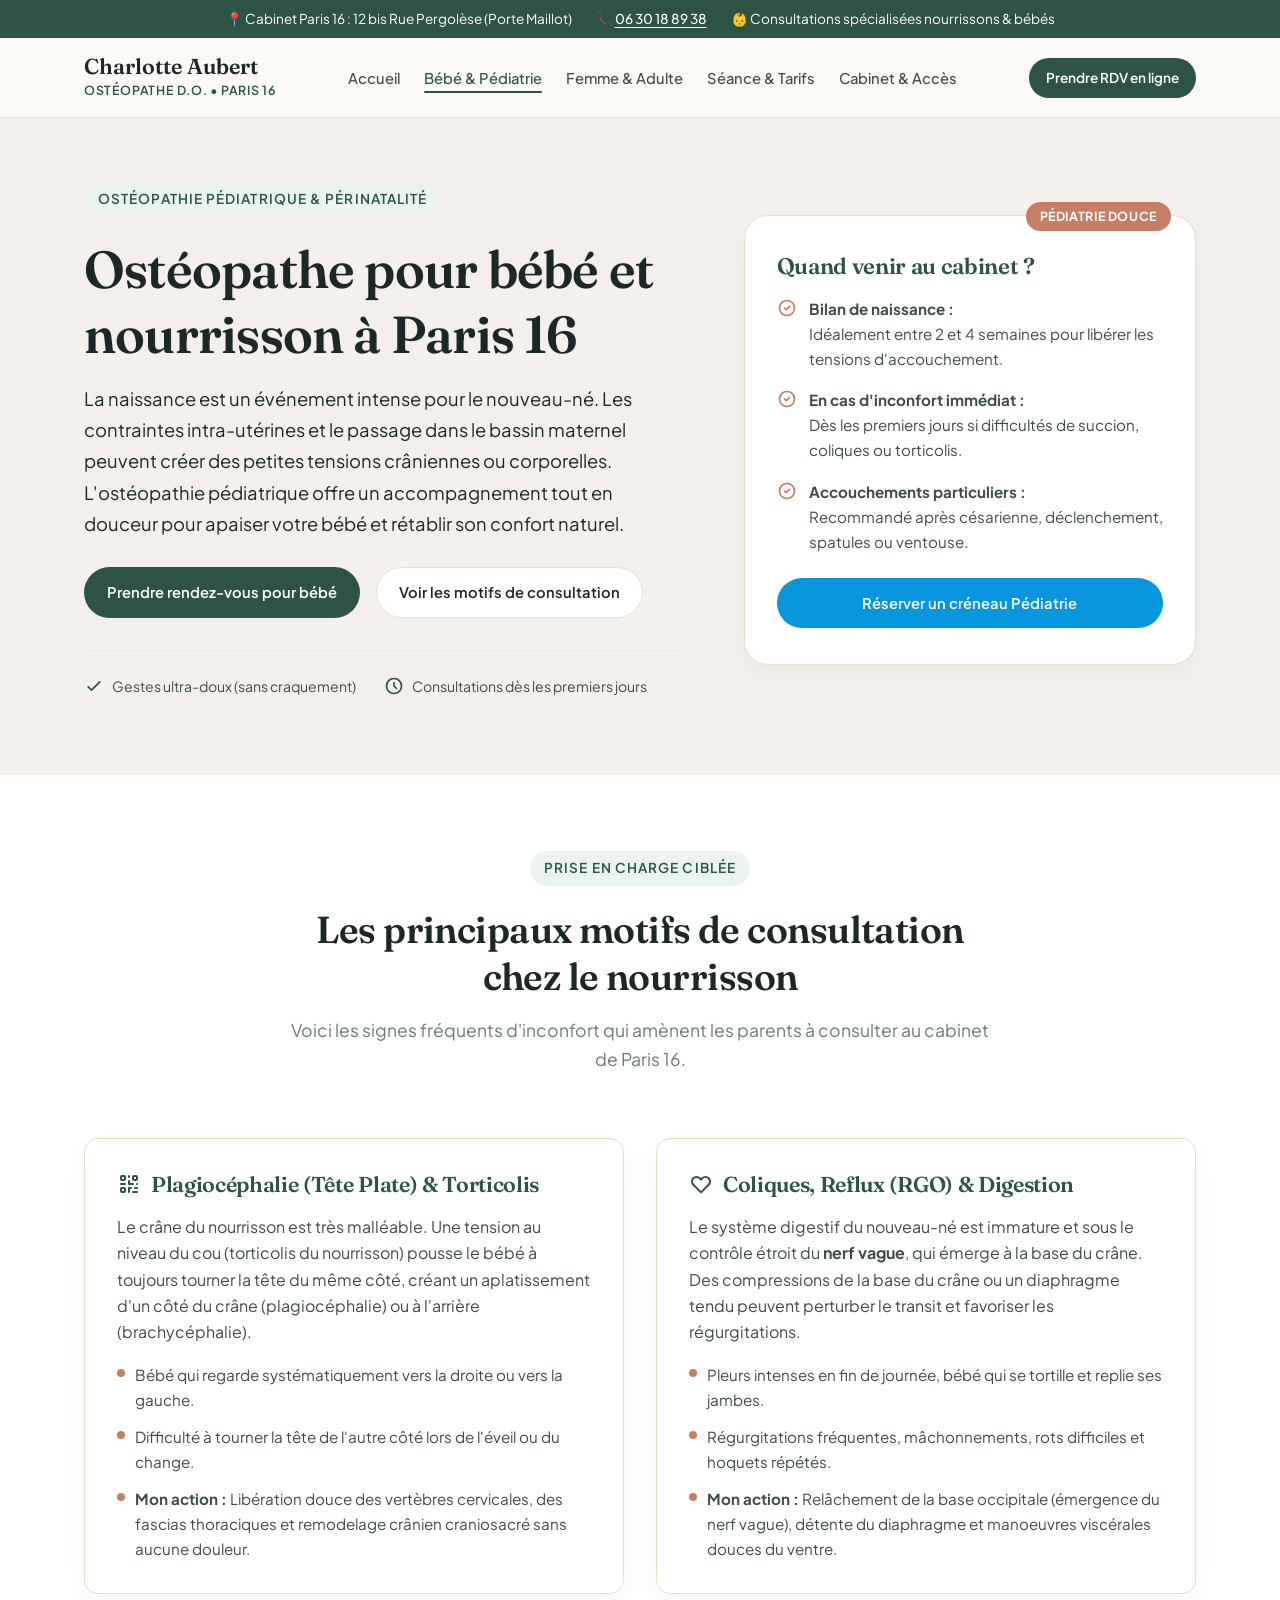
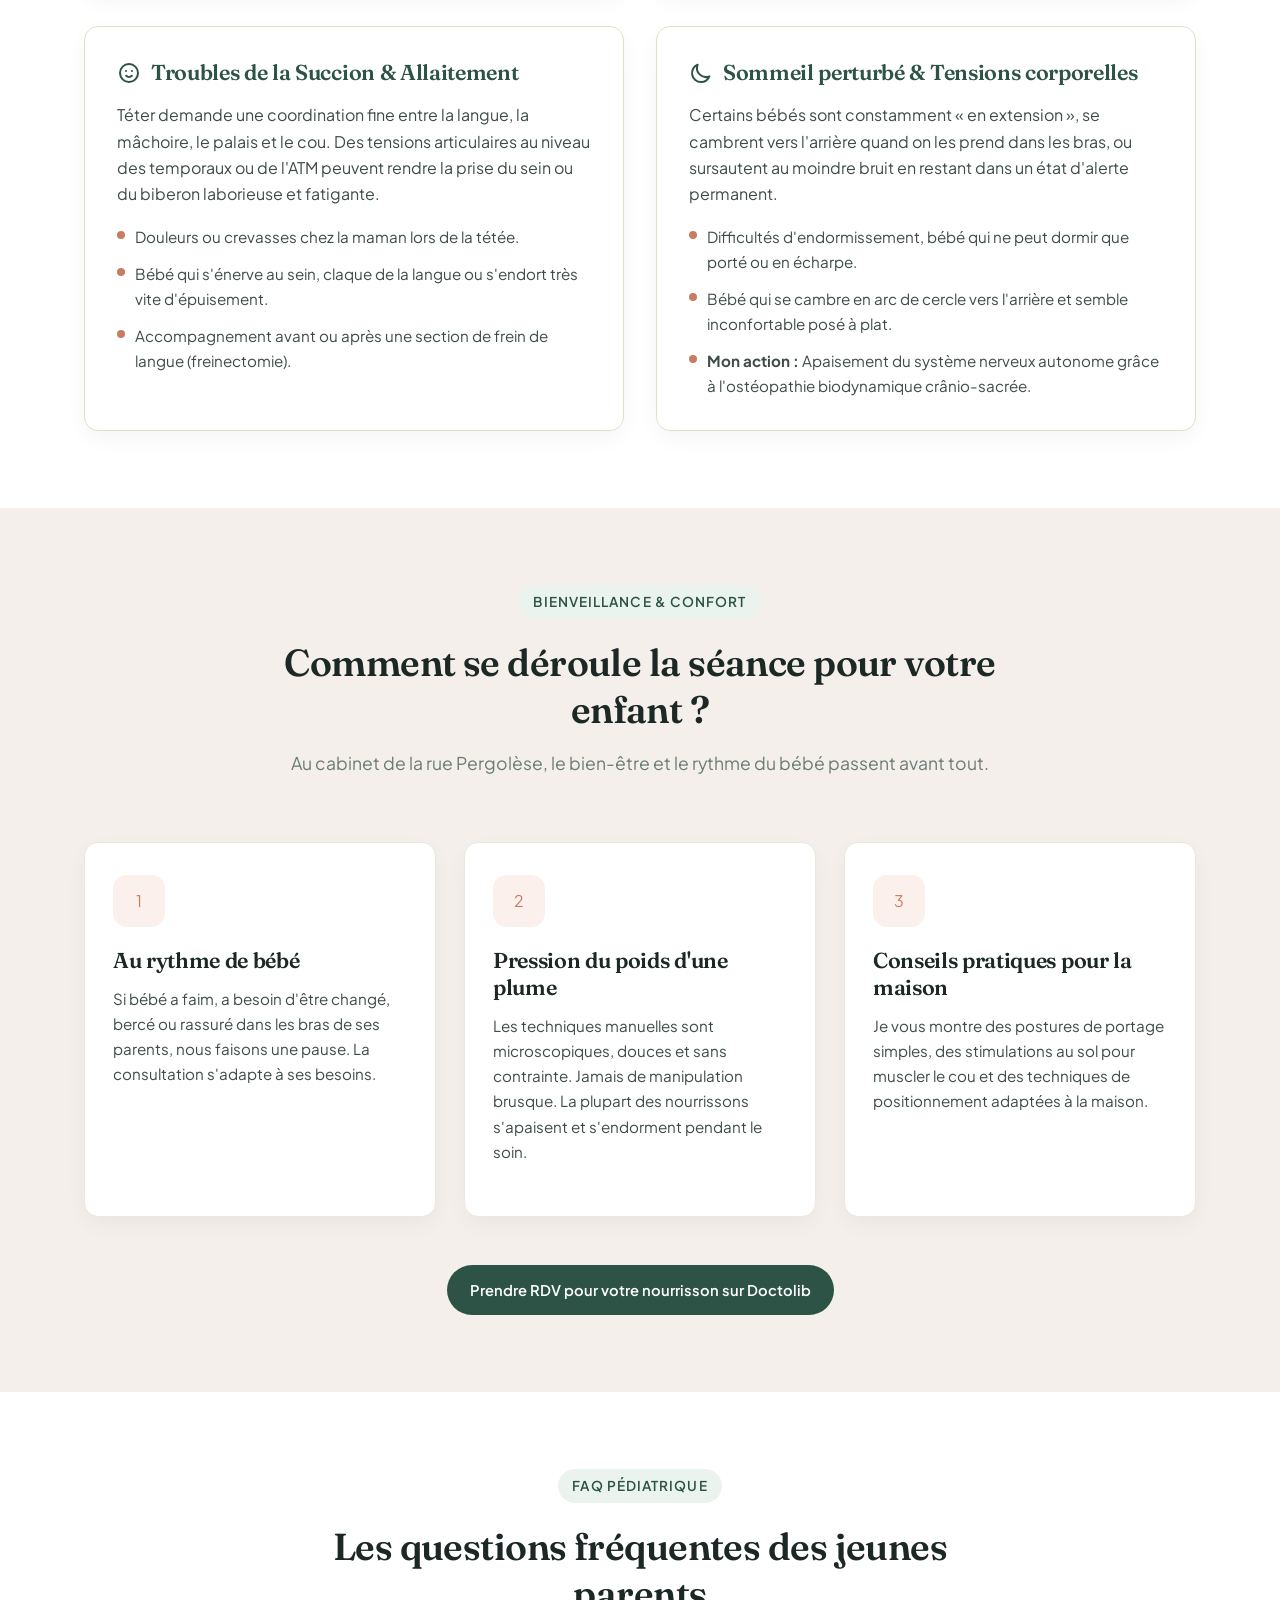
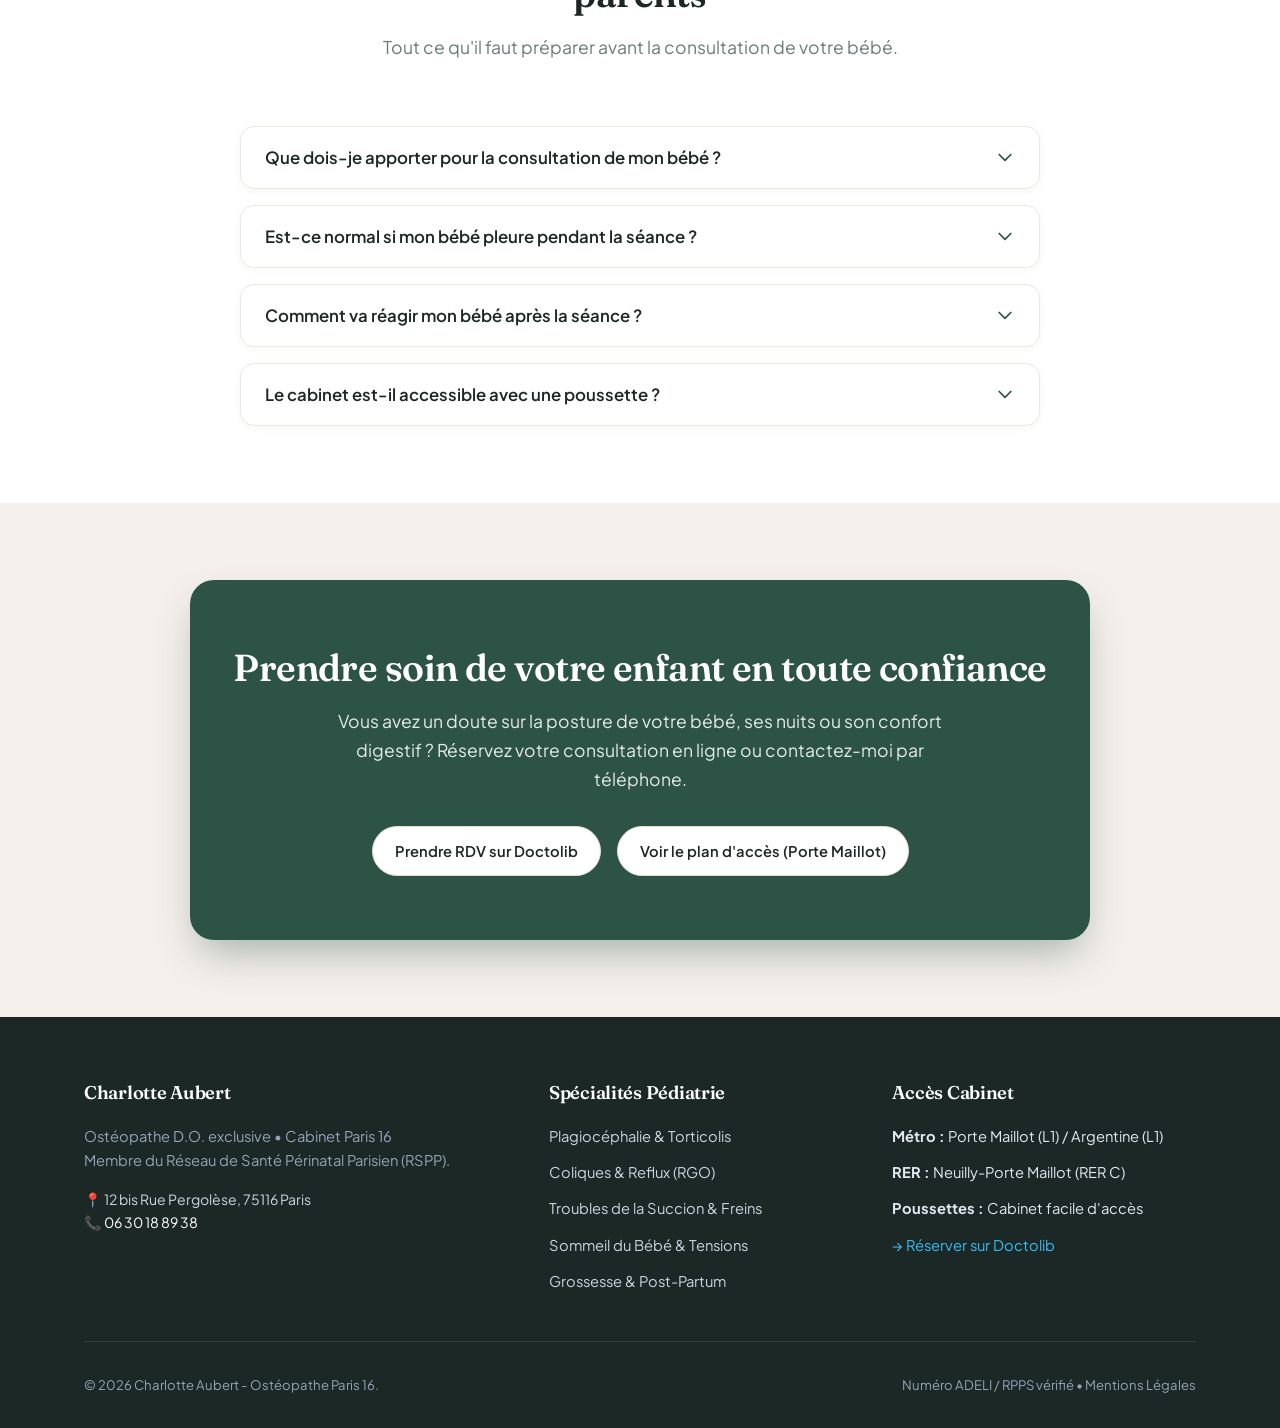
==== bebe-pediatrie.html @ 9604d188 "Initial commit: site web cabinet osteopathie Charlotte Aubert" ====
<!DOCTYPE html>
<html lang="fr">
<head>
  <meta charset="UTF-8">
  <meta name="viewport" content="width=device-width, initial-scale=1.0">
  <title>Ostéopathe Bébé &amp; Nourrisson Paris 16 | Coliques, Tête Plate &amp; Succion – Charlotte Aubert</title>
  <meta name="description" content="Spécialiste en ostéopathie pédiatrique à Paris 16 (Porte Maillot). Soins doux du nourrisson : plagiocéphalie, torticolis, coliques, reflux (RGO) et succion.">
  <link rel="canonical" href="https://www.aubert-osteopatheparis16.com/bebe-pediatrie.html">

  <meta property="og:title" content="Ostéopathe Bébé &amp; Nourrisson Paris 16 | Charlotte Aubert">
  <meta property="og:description" content="Approche douce et biodynamique pour les nourrissons à Paris 16. Prise en charge des coliques, plagiocéphalie et difficultés d'allaitement.">
  <meta property="og:type" content="article">
  <meta property="og:url" content="https://www.aubert-osteopatheparis16.com/bebe-pediatrie.html">

  <link rel="stylesheet" href="css/style.css">

  <script type="application/ld+json">
  {
    "@context": "https://schema.org",
    "@type": "MedicalWebPage",
    "name": "Ostéopathie Bébé et Pédiatrie - Charlotte Aubert Paris 16",
    "description": "Consultations spécialisées en ostéopathie pour nourrissons et tout-petits au cabinet du 12 bis rue Pergolèse, 75116 Paris.",
    "url": "https://www.aubert-osteopatheparis16.com/bebe-pediatrie.html",
    "author": {
      "@type": "Person",
      "name": "Charlotte Aubert",
      "jobTitle": "Ostéopathe D.O."
    }
  }
  </script>
</head>
<body>

  <!-- Bandeau supérieur d'information -->
  <aside class="top-banner" aria-label="Informations pratiques">
    <span>📍 Cabinet Paris 16 : 12 bis Rue Pergolèse (Porte Maillot)</span>
    <span>📞 <a href="tel:0630188938">06 30 18 89 38</a></span>
    <span>👶 Consultations spécialisées nourrissons &amp; bébés</span>
  </aside>

  <!-- En-tête principal -->
  <header class="site-header">
    <div class="container header-inner">
      <a href="index.html" class="site-logo" aria-label="Retour à l'accueil">
        <span class="site-logo-name">Charlotte Aubert</span>
        <span class="site-logo-role">Ostéopathe D.O. • Paris 16</span>
      </a>

      <nav class="desktop-nav" aria-label="Navigation principale">
        <ul class="nav-menu">
          <li><a href="index.html" class="nav-link">Accueil</a></li>
          <li><a href="bebe-pediatrie.html" class="nav-link active">Bébé &amp; Pédiatrie</a></li>
          <li><a href="femme-adulte.html" class="nav-link">Femme &amp; Adulte</a></li>
          <li><a href="deroulement-tarifs.html" class="nav-link">Séance &amp; Tarifs</a></li>
          <li><a href="cabinet-contact.html" class="nav-link">Cabinet &amp; Accès</a></li>
        </ul>
      </nav>

      <div class="header-actions">
        <a href="https://www.doctolib.fr/osteopathe/paris/charlotte-aubert" target="_blank" rel="noopener" class="btn btn-primary btn-sm">
          Prendre RDV en ligne
        </a>
        <button class="burger-btn" id="burgerBtn" aria-label="Ouvrir le menu" aria-expanded="false" aria-controls="mobileNav">
          <span class="burger-line"></span>
          <span class="burger-line"></span>
          <span class="burger-line"></span>
        </button>
      </div>
    </div>
  </header>

  <!-- Menu Mobile -->
  <nav class="mobile-nav" id="mobileNav" aria-label="Menu mobile">
    <a href="index.html" class="mobile-nav-link">Accueil</a>
    <a href="bebe-pediatrie.html" class="mobile-nav-link active">Bébé &amp; Nourrisson (Pédiatrie)</a>
    <a href="femme-adulte.html" class="mobile-nav-link">Femme Enceinte &amp; Adulte</a>
    <a href="deroulement-tarifs.html" class="mobile-nav-link">Déroulement &amp; Tarifs</a>
    <a href="cabinet-contact.html" class="mobile-nav-link">Cabinet Paris 16 &amp; Accès</a>
    <div style="margin-top: 1.5rem; display: flex; flex-direction: column; gap: 0.75rem;">
      <a href="https://www.doctolib.fr/osteopathe/paris/charlotte-aubert" target="_blank" rel="noopener" class="btn btn-doctolib">
        Prendre RDV sur Doctolib
      </a>
      <a href="tel:0630188938" class="btn btn-secondary">
        📞 Appeler le 06 30 18 89 38
      </a>
    </div>
  </nav>

  <main id="mainContent">

    <!-- HÉRO PÉDIATRIE -->
    <section class="hero" style="background-color: var(--color-surface-warm);">
      <div class="container hero-grid">
        <div class="hero-content">
          <div class="tagline">Ostéopathie Pédiatrique &amp; Périnatalité</div>
          <h1>Ostéopathe pour bébé et nourrisson à Paris 16</h1>
          <p class="text-lead">
            La naissance est un événement intense pour le nouveau-né. Les contraintes intra-utérines et le passage dans le bassin maternel peuvent créer des petites tensions crâniennes ou corporelles. L'ostéopathie pédiatrique offre un accompagnement tout en douceur pour apaiser votre bébé et rétablir son confort naturel.
          </p>

          <div class="hero-buttons">
            <a href="https://www.doctolib.fr/osteopathe/paris/charlotte-aubert" target="_blank" rel="noopener" class="btn btn-primary">
              Prendre rendez-vous pour bébé
            </a>
            <a href="#motifs" class="btn btn-secondary">
              Voir les motifs de consultation
            </a>
          </div>

          <div class="hero-reassurance">
            <div class="reassurance-item">
              <svg class="reassurance-icon" fill="none" stroke="currentColor" viewBox="0 0 24 24"><path stroke-linecap="round" stroke-linejoin="round" stroke-width="2" d="M5 13l4 4L19 7"></path></svg>
              <span>Gestes ultra-doux (sans craquement)</span>
            </div>
            <div class="reassurance-item">
              <svg class="reassurance-icon" fill="none" stroke="currentColor" viewBox="0 0 24 24"><path stroke-linecap="round" stroke-linejoin="round" stroke-width="2" d="M12 8v4l3 3m6-3a9 9 0 11-18 0 9 9 0 0118 0z"></path></svg>
              <span>Consultations dès les premiers jours</span>
            </div>
          </div>
        </div>

        <div class="hero-visual">
          <div class="hero-card">
            <span class="hero-card-badge">Pédiatrie Douce</span>
            <h2 class="hero-card-title">Quand venir au cabinet ?</h2>
            <ul class="hero-info-list">
              <li class="hero-info-item">
                <svg class="hero-info-icon" fill="none" stroke="currentColor" viewBox="0 0 24 24"><path stroke-linecap="round" stroke-linejoin="round" stroke-width="2" d="M9 12l2 2 4-4m6 2a9 9 0 11-18 0 9 9 0 0118 0z"></path></svg>
                <div>
                  <strong>Bilan de naissance :</strong><br>
                  Idéalement entre 2 et 4 semaines pour libérer les tensions d'accouchement.
                </div>
              </li>
              <li class="hero-info-item">
                <svg class="hero-info-icon" fill="none" stroke="currentColor" viewBox="0 0 24 24"><path stroke-linecap="round" stroke-linejoin="round" stroke-width="2" d="M9 12l2 2 4-4m6 2a9 9 0 11-18 0 9 9 0 0118 0z"></path></svg>
                <div>
                  <strong>En cas d'inconfort immédiat :</strong><br>
                  Dès les premiers jours si difficultés de succion, coliques ou torticolis.
                </div>
              </li>
              <li class="hero-info-item">
                <svg class="hero-info-icon" fill="none" stroke="currentColor" viewBox="0 0 24 24"><path stroke-linecap="round" stroke-linejoin="round" stroke-width="2" d="M9 12l2 2 4-4m6 2a9 9 0 11-18 0 9 9 0 0118 0z"></path></svg>
                <div>
                  <strong>Accouchements particuliers :</strong><br>
                  Recommandé après césarienne, déclenchement, spatules ou ventouse.
                </div>
              </li>
            </ul>
            <div style="margin-top: 1.5rem;">
              <a href="https://www.doctolib.fr/osteopathe/paris/charlotte-aubert" target="_blank" rel="noopener" class="btn btn-doctolib" style="width: 100%;">
                Réserver un créneau Pédiatrie
              </a>
            </div>
          </div>
        </div>
      </div>
    </section>

    <!-- LES 4 GRANDS MOTIFS DE CONSULTATION -->
    <section class="section section-white" id="motifs">
      <div class="container">
        <div class="section-header">
          <div class="tagline">Prise en Charge Ciblée</div>
          <h2>Les principaux motifs de consultation chez le nourrisson</h2>
          <p>Voici les signes fréquents d'inconfort qui amènent les parents à consulter au cabinet de Paris 16.</p>
        </div>

        <div class="grid-2">
          <!-- Motif 1 : Tête plate & Torticolis -->
          <article class="symptom-box" id="tete-plate">
            <h3>
              <svg width="24" height="24" fill="none" stroke="currentColor" viewBox="0 0 24 24"><path stroke-linecap="round" stroke-linejoin="round" stroke-width="2" d="M12 4v1m6 11h2m-6 0h-2v4m0-11v3m0 0h.01M12 12h4.01M16 20h4M4 12h4m12 0h.01M5 8h2a1 1 0 001-1V5a1 1 0 00-1-1H5a1 1 0 00-1 1v2a1 1 0 001 1zm12 0h2a1 1 0 001-1V5a1 1 0 00-1-1h-2a1 1 0 00-1 1v2a1 1 0 001 1zM5 20h2a1 1 0 001-1v-2a1 1 0 00-1-1H5a1 1 0 00-1 1v2a1 1 0 001 1z"></path></svg>
              Plagiocéphalie (Tête Plate) &amp; Torticolis
            </h3>
            <p>
              Le crâne du nourrisson est très malléable. Une tension au niveau du cou (torticolis du nourrisson) pousse le bébé à toujours tourner la tête du même côté, créant un aplatissement d'un côté du crâne (plagiocéphalie) ou à l'arrière (brachycéphalie).
            </p>
            <ul class="symptom-list">
              <li class="symptom-item">
                <span class="symptom-dot"></span>
                <span>Bébé qui regarde systématiquement vers la droite ou vers la gauche.</span>
              </li>
              <li class="symptom-item">
                <span class="symptom-dot"></span>
                <span>Difficulté à tourner la tête de l'autre côté lors de l'éveil ou du change.</span>
              </li>
              <li class="symptom-item">
                <span class="symptom-dot"></span>
                <span><strong>Mon action :</strong> Libération douce des vertèbres cervicales, des fascias thoraciques et remodelage crânien craniosacré sans aucune douleur.</span>
              </li>
            </ul>
          </article>

          <!-- Motif 2 : Coliques, Reflux & Digestion -->
          <article class="symptom-box" id="digestion">
            <h3>
              <svg width="24" height="24" fill="none" stroke="currentColor" viewBox="0 0 24 24"><path stroke-linecap="round" stroke-linejoin="round" stroke-width="2" d="M4.318 6.318a4.5 4.5 0 000 6.364L12 20.364l7.682-7.682a4.5 4.5 0 00-6.364-6.364L12 7.636l-1.318-1.318a4.5 4.5 0 00-6.364 0z"></path></svg>
              Coliques, Reflux (RGO) &amp; Digestion
            </h3>
            <p>
              Le système digestif du nouveau-né est immature et sous le contrôle étroit du <strong>nerf vague</strong>, qui émerge à la base du crâne. Des compressions de la base du crâne ou un diaphragme tendu peuvent perturber le transit et favoriser les régurgitations.
            </p>
            <ul class="symptom-list">
              <li class="symptom-item">
                <span class="symptom-dot"></span>
                <span>Pleurs intenses en fin de journée, bébé qui se tortille et replie ses jambes.</span>
              </li>
              <li class="symptom-item">
                <span class="symptom-dot"></span>
                <span>Régurgitations fréquentes, mâchonnements, rots difficiles et hoquets répétés.</span>
              </li>
              <li class="symptom-item">
                <span class="symptom-dot"></span>
                <span><strong>Mon action :</strong> Relâchement de la base occipitale (émergence du nerf vague), détente du diaphragme et manoeuvres viscérales douces du ventre.</span>
              </li>
            </ul>
          </article>

          <!-- Motif 3 : Troubles de la succion & Allaitement -->
          <article class="symptom-box" id="succion">
            <h3>
              <svg width="24" height="24" fill="none" stroke="currentColor" viewBox="0 0 24 24"><path stroke-linecap="round" stroke-linejoin="round" stroke-width="2" d="M14.828 14.828a4 4 0 01-5.656 0M9 10h.01M15 10h.01M21 12a9 9 0 11-18 0 9 9 0 0118 0z"></path></svg>
              Troubles de la Succion &amp; Allaitement
            </h3>
            <p>
              Téter demande une coordination fine entre la langue, la mâchoire, le palais et le cou. Des tensions articulaires au niveau des temporaux ou de l'ATM peuvent rendre la prise du sein ou du biberon laborieuse et fatigante.
            </p>
            <ul class="symptom-list">
              <li class="symptom-item">
                <span class="symptom-dot"></span>
                <span>Douleurs ou crevasses chez la maman lors de la tétée.</span>
              </li>
              <li class="symptom-item">
                <span class="symptom-dot"></span>
                <span>Bébé qui s'énerve au sein, claque de la langue ou s'endort très vite d'épuisement.</span>
              </li>
              <li class="symptom-item">
                <span class="symptom-dot"></span>
                <span>Accompagnement avant ou après une section de frein de langue (freinectomie).</span>
              </li>
            </ul>
          </article>

          <!-- Motif 4 : Sommeil & Hyper-nervosité -->
          <article class="symptom-box" id="sommeil">
            <h3>
              <svg width="24" height="24" fill="none" stroke="currentColor" viewBox="0 0 24 24"><path stroke-linecap="round" stroke-linejoin="round" stroke-width="2" d="M20.354 15.354A9 9 0 018.646 3.646 9.003 9.003 0 0012 21a9.003 9.003 0 008.354-5.646z"></path></svg>
              Sommeil perturbé &amp; Tensions corporelles
            </h3>
            <p>
              Certains bébés sont constamment « en extension », se cambrent vers l'arrière quand on les prend dans les bras, ou sursautent au moindre bruit en restant dans un état d'alerte permanent.
            </p>
            <ul class="symptom-list">
              <li class="symptom-item">
                <span class="symptom-dot"></span>
                <span>Difficultés d'endormissement, bébé qui ne peut dormir que porté ou en écharpe.</span>
              </li>
              <li class="symptom-item">
                <span class="symptom-dot"></span>
                <span>Bébé qui se cambre en arc de cercle vers l'arrière et semble inconfortable posé à plat.</span>
              </li>
              <li class="symptom-item">
                <span class="symptom-dot"></span>
                <span><strong>Mon action :</strong> Apaisement du système nerveux autonome grâce à l'ostéopathie biodynamique crânio-sacrée.</span>
              </li>
            </ul>
          </article>
        </div>
      </div>
    </section>

    <!-- DÉROULEMENT D'UNE SÉANCE BÉBÉ : RÉASSURANCE PARENTS -->
    <section class="section section-warm">
      <div class="container">
        <div class="section-header">
          <div class="tagline">Bienveillance &amp; Confort</div>
          <h2>Comment se déroule la séance pour votre enfant ?</h2>
          <p>Au cabinet de la rue Pergolèse, le bien-être et le rythme du bébé passent avant tout.</p>
        </div>

        <div class="grid-3">
          <div class="card-service">
            <div class="card-icon-box warm">1</div>
            <h3>Au rythme de bébé</h3>
            <p>
              Si bébé a faim, a besoin d'être changé, bercé ou rassuré dans les bras de ses parents, nous faisons une pause. La consultation s'adapte à ses besoins.
            </p>
          </div>

          <div class="card-service">
            <div class="card-icon-box warm">2</div>
            <h3>Pression du poids d'une plume</h3>
            <p>
              Les techniques manuelles sont microscopiques, douces et sans contrainte. Jamais de manipulation brusque. La plupart des nourrissons s'apaisent et s'endorment pendant le soin.
            </p>
          </div>

          <div class="card-service">
            <div class="card-icon-box warm">3</div>
            <h3>Conseils pratiques pour la maison</h3>
            <p>
              Je vous montre des postures de portage simples, des stimulations au sol pour muscler le cou et des techniques de positionnement adaptées à la maison.
            </p>
          </div>
        </div>

        <div style="text-align: center; margin-top: 3rem;">
          <a href="https://www.doctolib.fr/osteopathe/paris/charlotte-aubert" target="_blank" rel="noopener" class="btn btn-primary">
            Prendre RDV pour votre nourrisson sur Doctolib
          </a>
        </div>
      </div>
    </section>

    <!-- FAQ SPÉCIFIQUE NOURRISSON -->
    <section class="section section-white">
      <div class="container">
        <div class="section-header">
          <div class="tagline">FAQ Pédiatrique</div>
          <h2>Les questions fréquentes des jeunes parents</h2>
          <p>Tout ce qu'il faut préparer avant la consultation de votre bébé.</p>
        </div>

        <div class="faq-list">
          <div class="faq-item">
            <button class="faq-question" aria-expanded="false">
              <span>Que dois-je apporter pour la consultation de mon bébé ?</span>
              <svg class="faq-icon" fill="none" stroke="currentColor" viewBox="0 0 24 24"><path stroke-linecap="round" stroke-linejoin="round" stroke-width="2" d="M19 9l-7 7-7-7"></path></svg>
            </button>
            <div class="faq-answer">
              Pensez à apporter son <strong>carnet de santé</strong>, un lange propre avec son odeur rassurante, sa tétine (s'il en prend une) et un biberon s'il n'est pas nourri au sein. Le cabinet est chauffé et adapté au confort des tout-petits.
            </div>
          </div>

          <div class="faq-item">
            <button class="faq-question" aria-expanded="false">
              <span>Est-ce normal si mon bébé pleure pendant la séance ?</span>
              <svg class="faq-icon" fill="none" stroke="currentColor" viewBox="0 0 24 24"><path stroke-linecap="round" stroke-linejoin="round" stroke-width="2" d="M19 9l-7 7-7-7"></path></svg>
            </button>
            <div class="faq-answer">
              Le pleur est le seul mode d'expression du bébé. Il n'est pas provoqué par de la douleur, mais souvent par la libération d'une tension émotionnelle ou le simple fait d'être déshabillé. Dès que nécessaire, nous posons les mains et vous pouvez prendre votre bébé contre vous.
            </div>
          </div>

          <div class="faq-item">
            <button class="faq-question" aria-expanded="false">
              <span>Comment va réagir mon bébé après la séance ?</span>
              <svg class="faq-icon" fill="none" stroke="currentColor" viewBox="0 0 24 24"><path stroke-linecap="round" stroke-linejoin="round" stroke-width="2" d="M19 9l-7 7-7-7"></path></svg>
            </button>
            <div class="faq-answer">
              Dans la majorité des cas, le nourrisson dort profondément pendant plusieurs heures après la séance car son corps intègre les relâchements. Parfois, un léger regain d'agitation de 24h peut survenir (effet rebond normal) avant une nette détente durable.
            </div>
          </div>

          <div class="faq-item">
            <button class="faq-question" aria-expanded="false">
              <span>Le cabinet est-il accessible avec une poussette ?</span>
              <svg class="faq-icon" fill="none" stroke="currentColor" viewBox="0 0 24 24"><path stroke-linecap="round" stroke-linejoin="round" stroke-width="2" d="M19 9l-7 7-7-7"></path></svg>
            </button>
            <div class="faq-answer">
              Oui, le cabinet au 12 bis rue Pergolèse est facile d'accès avec poussette. Vous pouvez la faire entrer directement dans la salle d'attente.
            </div>
          </div>
        </div>
      </div>
    </section>

    <!-- SECTION CTA -->
    <section class="section section-warm">
      <div class="container">
        <div class="cta-box">
          <h2>Prendre soin de votre enfant en toute confiance</h2>
          <p>
            Vous avez un doute sur la posture de votre bébé, ses nuits ou son confort digestif ? Réservez votre consultation en ligne ou contactez-moi par téléphone.
          </p>
          <div class="btn-group">
            <a href="https://www.doctolib.fr/osteopathe/paris/charlotte-aubert" target="_blank" rel="noopener" class="btn btn-secondary">
              Prendre RDV sur Doctolib
            </a>
            <a href="cabinet-contact.html" class="btn btn-secondary">
              Voir le plan d'accès (Porte Maillot)
            </a>
          </div>
        </div>
      </div>
    </section>

  </main>

  <!-- Footer -->
  <footer class="site-footer">
    <div class="container">
      <div class="footer-grid">
        <div class="footer-col">
          <h4>Charlotte Aubert</h4>
          <p style="color: #94A3B8; margin-bottom: 1rem;">
            Ostéopathe D.O. exclusive • Cabinet Paris 16<br>
            Membre du Réseau de Santé Périnatal Parisien (RSPP).
          </p>
          <p style="color: #CBD5E1; font-size: 0.88rem;">
            📍 12 bis Rue Pergolèse, 75116 Paris<br>
            📞 <a href="tel:0630188938" style="color: #FFFFFF;">06 30 18 89 38</a>
          </p>
        </div>

        <div class="footer-col">
          <h4>Spécialités Pédiatrie</h4>
          <ul class="footer-list">
            <li><a href="#tete-plate">Plagiocéphalie &amp; Torticolis</a></li>
            <li><a href="#digestion">Coliques &amp; Reflux (RGO)</a></li>
            <li><a href="#succion">Troubles de la Succion &amp; Freins</a></li>
            <li><a href="#sommeil">Sommeil du Bébé &amp; Tensions</a></li>
            <li><a href="femme-adulte.html">Grossesse &amp; Post-Partum</a></li>
          </ul>
        </div>

        <div class="footer-col">
          <h4>Accès Cabinet</h4>
          <ul class="footer-list">
            <li><strong>Métro :</strong> Porte Maillot (L1) / Argentine (L1)</li>
            <li><strong>RER :</strong> Neuilly-Porte Maillot (RER C)</li>
            <li><strong>Poussettes :</strong> Cabinet facile d'accès</li>
            <li><a href="https://www.doctolib.fr/osteopathe/paris/charlotte-aubert" target="_blank" rel="noopener" style="color: #38BDF8;">→ Réserver sur Doctolib</a></li>
          </ul>
        </div>
      </div>

      <div class="footer-bottom">
        <div>&copy; <span id="currentYear">2026</span> Charlotte Aubert - Ostéopathe Paris 16.</div>
        <div>Numéro ADELI / RPPS vérifié • Mentions Légales</div>
      </div>
    </div>
  </footer>

  <!-- Barre mobile -->
  <aside class="mobile-sticky-bar" aria-label="Réservation rapide">
    <a href="https://www.doctolib.fr/osteopathe/paris/charlotte-aubert" target="_blank" rel="noopener" class="btn btn-doctolib">
      Prendre RDV Bébé (Doctolib)
    </a>
    <a href="tel:0630188938" class="btn btn-secondary">
      📞 Appeler
    </a>
  </aside>

  <script src="js/main.js"></script>
</body>
</html>
---- css/style.css ----
/* ==========================================================================
   CHARLOTTE AUBERT - OSTÉOPATHE D.O. PARIS 16
   Feuille de styles moderne, épurée et responsive
   Zéro dépendance - Optimisée pour la vitesse et le confort de lecture
   ========================================================================== */

@import url('https://fonts.googleapis.com/css2?family=Fraunces:ital,opsz,wght@0,9..144,400;0,9..144,600;1,9..144,400;1,9..144,600&family=Plus+Jakarta+Sans:wght@400;500;600;700&display=swap');

:root {
  /* Palette de couleurs organique, douce et médicale */
  --color-bg: #FBF9F5;
  --color-surface: #FFFFFF;
  --color-surface-warm: #F4EFEB;
  --color-surface-soft: #F0EAE1;
  
  --color-text-main: #1C2826;
  --color-text-body: #3E4C48;
  --color-text-muted: #6B7C77;
  
  --color-brand-primary: #2C5346;   /* Vert sauge profond apaisant */
  --color-brand-hover: #1E3B32;
  --color-brand-light: #EBF3EF;
  
  --color-accent-warm: #C67D63;    /* Terracotta poudré / périnatalité */
  --color-accent-light: #FBF0EB;
  
  --color-border: #E5DFC8;
  --color-border-subtle: #ECE8DD;
  
  /* Typographie */
  --font-serif: 'Fraunces', Georgia, serif;
  --font-sans: 'Plus Jakarta Sans', system-ui, -apple-system, sans-serif;
  
  /* Élévations et formes */
  --radius-sm: 8px;
  --radius-md: 14px;
  --radius-lg: 24px;
  --radius-full: 9999px;
  
  --shadow-sm: 0 2px 8px rgba(28, 40, 38, 0.04);
  --shadow-card: 0 8px 24px -4px rgba(28, 40, 38, 0.06);
  --shadow-hover: 0 16px 36px -6px rgba(28, 40, 38, 0.1);

  /* Mise en page */
  --container-max: 1160px;
  --header-height: 80px;
  --transition-smooth: all 0.25s cubic-bezier(0.16, 1, 0.3, 1);
}

/* --------------------------------------------------------------------------
   Reset & Base
   -------------------------------------------------------------------------- */
*, *::before, *::after {
  box-sizing: border-box;
  margin: 0;
  padding: 0;
}

html {
  font-size: 16px;
  scroll-behavior: smooth;
  scroll-padding-top: calc(var(--header-height) + 20px);
  -webkit-text-size-adjust: 100%;
}

body {
  font-family: var(--font-sans);
  background-color: var(--color-bg);
  color: var(--color-text-body);
  line-height: 1.65;
  font-weight: 400;
  text-rendering: optimizeLegibility;
  -webkit-font-smoothing: antialiased;
  padding-bottom: 70px; /* Espace pour la barre mobile flottante */
}

@media (min-width: 900px) {
  body {
    padding-bottom: 0;
  }
}

img, svg {
  display: block;
  max-width: 100%;
  height: auto;
}

a {
  color: inherit;
  text-decoration: none;
  transition: var(--transition-smooth);
}

/* --------------------------------------------------------------------------
   Typographie & Hiérarchie
   -------------------------------------------------------------------------- */
h1, h2, h3, h4 {
  font-family: var(--font-serif);
  color: var(--color-text-main);
  font-weight: 600;
  line-height: 1.25;
  letter-spacing: -0.015em;
}

h1 {
  font-size: clamp(2rem, 4.5vw, 3.25rem);
  margin-bottom: 1rem;
}

h2 {
  font-size: clamp(1.6rem, 3.2vw, 2.35rem);
  margin-bottom: 1rem;
}

h3 {
  font-size: 1.35rem;
  margin-bottom: 0.5rem;
}

p {
  margin-bottom: 1rem;
}

p:last-child {
  margin-bottom: 0;
}

.text-lead {
  font-size: 1.15rem;
  line-height: 1.7;
  color: var(--color-text-main);
}

.text-muted {
  color: var(--color-text-muted);
}

.tagline {
  display: inline-flex;
  align-items: center;
  gap: 8px;
  font-size: 0.85rem;
  font-weight: 600;
  color: var(--color-brand-primary);
  text-transform: uppercase;
  letter-spacing: 0.08em;
  background-color: var(--color-brand-light);
  padding: 6px 14px;
  border-radius: var(--radius-full);
  margin-bottom: 1.25rem;
}

/* --------------------------------------------------------------------------
   Mise en page & Conteneurs
   -------------------------------------------------------------------------- */
.container {
  width: 100%;
  max-width: var(--container-max);
  margin-left: auto;
  margin-right: auto;
  padding-left: 1.5rem;
  padding-right: 1.5rem;
}

.section {
  padding-top: clamp(3rem, 6vw, 5.5rem);
  padding-bottom: clamp(3rem, 6vw, 5.5rem);
}

.section-warm {
  background-color: var(--color-surface-warm);
}

.section-white {
  background-color: var(--color-surface);
}

.section-header {
  text-align: center;
  max-width: 720px;
  margin-left: auto;
  margin-right: auto;
  margin-bottom: clamp(2.5rem, 5vw, 4rem);
}

.section-header p {
  color: var(--color-text-muted);
  font-size: 1.1rem;
}

/* Grilles flexibles */
.grid-2 {
  display: grid;
  grid-template-columns: 1fr;
  gap: 2rem;
}

.grid-3 {
  display: grid;
  grid-template-columns: 1fr;
  gap: 1.75rem;
}

.grid-4 {
  display: grid;
  grid-template-columns: 1fr;
  gap: 1.5rem;
}

@media (min-width: 640px) {
  .grid-2 { grid-template-columns: repeat(2, 1fr); }
  .grid-4 { grid-template-columns: repeat(2, 1fr); }
}

@media (min-width: 900px) {
  .grid-3 { grid-template-columns: repeat(3, 1fr); }
  .grid-4 { grid-template-columns: repeat(4, 1fr); }
}

/* --------------------------------------------------------------------------
   Bandeau Supérieur & En-tête (Header)
   -------------------------------------------------------------------------- */
.top-banner {
  background-color: var(--color-brand-primary);
  color: #FFFFFF;
  font-size: 0.85rem;
  padding: 8px 1.5rem;
  text-align: center;
  display: flex;
  justify-content: center;
  align-items: center;
  gap: 1.5rem;
  flex-wrap: wrap;
}

.top-banner a {
  color: #FFFFFF;
  text-decoration: underline;
  text-underline-offset: 3px;
  font-weight: 500;
}

.top-banner a:hover {
  opacity: 0.85;
}

.site-header {
  position: sticky;
  top: 0;
  z-index: 100;
  background-color: rgba(251, 249, 245, 0.94);
  backdrop-filter: blur(12px);
  -webkit-backdrop-filter: blur(12px);
  border-bottom: 1px solid var(--color-border-subtle);
  height: var(--header-height);
  display: flex;
  align-items: center;
}

.header-inner {
  display: flex;
  align-items: center;
  justify-content: space-between;
  gap: 1.5rem;
}

.site-logo {
  display: flex;
  flex-direction: column;
}

.site-logo-name {
  font-family: var(--font-serif);
  font-size: 1.35rem;
  font-weight: 600;
  color: var(--color-text-main);
  line-height: 1.15;
}

.site-logo-role {
  font-size: 0.78rem;
  color: var(--color-brand-primary);
  font-weight: 600;
  letter-spacing: 0.05em;
  text-transform: uppercase;
}

/* Navigation principale */
.nav-menu {
  display: none;
}

@media (min-width: 960px) {
  .nav-menu {
    display: flex;
    align-items: center;
    gap: 1.5rem;
    list-style: none;
  }
}

.nav-link {
  font-size: 0.92rem;
  font-weight: 500;
  color: var(--color-text-body);
  position: relative;
  padding: 6px 0;
}

.nav-link:hover,
.nav-link.active {
  color: var(--color-brand-primary);
}

.nav-link.active::after {
  content: '';
  position: absolute;
  bottom: 0;
  left: 0;
  width: 100%;
  height: 2px;
  background-color: var(--color-brand-primary);
  border-radius: 2px;
}

.header-actions {
  display: flex;
  align-items: center;
  gap: 1rem;
}

/* Boutons */
.btn {
  display: inline-flex;
  align-items: center;
  justify-content: center;
  gap: 8px;
  font-size: 0.92rem;
  font-weight: 600;
  padding: 12px 22px;
  border-radius: var(--radius-full);
  border: 1px solid transparent;
  cursor: pointer;
  white-space: nowrap;
  transition: var(--transition-smooth);
}

.btn-primary {
  background-color: var(--color-brand-primary);
  color: #FFFFFF;
}

.btn-primary:hover {
  background-color: var(--color-brand-hover);
  transform: translateY(-1px);
  box-shadow: 0 6px 16px rgba(44, 83, 70, 0.25);
}

.btn-accent {
  background-color: var(--color-accent-warm);
  color: #FFFFFF;
}

.btn-accent:hover {
  background-color: #B3684F;
  transform: translateY(-1px);
  box-shadow: 0 6px 16px rgba(198, 125, 99, 0.28);
}

.btn-secondary {
  background-color: var(--color-surface);
  color: var(--color-text-main);
  border-color: var(--color-border);
}

.btn-secondary:hover {
  background-color: var(--color-surface-warm);
  border-color: var(--color-text-muted);
}

.btn-sm {
  padding: 8px 16px;
  font-size: 0.85rem;
}

.btn-doctolib {
  background-color: #0596DE;
  color: #FFFFFF;
}

.btn-doctolib:hover {
  background-color: #047CB8;
  color: #FFFFFF;
  box-shadow: 0 6px 16px rgba(5, 150, 222, 0.25);
}

/* Menu Mobile Burger */
.burger-btn {
  display: flex;
  flex-direction: column;
  justify-content: center;
  gap: 5px;
  width: 40px;
  height: 40px;
  background: none;
  border: none;
  cursor: pointer;
  padding: 6px;
}

@media (min-width: 960px) {
  .burger-btn {
    display: none;
  }
}

.burger-line {
  width: 24px;
  height: 2px;
  background-color: var(--color-text-main);
  border-radius: 2px;
  transition: var(--transition-smooth);
}

.burger-btn.open .burger-line:nth-child(1) {
  transform: translateY(7px) rotate(45deg);
}
.burger-btn.open .burger-line:nth-child(2) {
  opacity: 0;
}
.burger-btn.open .burger-line:nth-child(3) {
  transform: translateY(-7px) rotate(-45deg);
}

/* Tiroir Mobile */
.mobile-nav {
  position: fixed;
  top: var(--header-height);
  left: 0;
  width: 100%;
  height: calc(100vh - var(--header-height));
  background-color: var(--color-bg);
  padding: 2rem 1.5rem;
  display: flex;
  flex-direction: column;
  gap: 1.5rem;
  transform: translateX(100%);
  transition: transform 0.3s ease;
  z-index: 99;
  overflow-y: auto;
}

.mobile-nav.open {
  transform: translateX(0);
}

.mobile-nav-link {
  font-family: var(--font-serif);
  font-size: 1.35rem;
  color: var(--color-text-main);
  padding: 8px 0;
  border-bottom: 1px solid var(--color-border-subtle);
}

.mobile-nav-link.active {
  color: var(--color-brand-primary);
}

/* --------------------------------------------------------------------------
   Héro d'Accueil
   -------------------------------------------------------------------------- */
.hero {
  padding-top: clamp(2.5rem, 5vw, 4.5rem);
  padding-bottom: clamp(3rem, 6vw, 5.5rem);
  position: relative;
  overflow: hidden;
}

.hero-grid {
  display: grid;
  grid-template-columns: 1fr;
  gap: 3rem;
  align-items: center;
}

@media (min-width: 900px) {
  .hero-grid {
    grid-template-columns: 1.15fr 0.85fr;
  }
}

.hero-content {
  max-width: 600px;
}

.hero-buttons {
  display: flex;
  flex-wrap: wrap;
  gap: 1rem;
  margin-top: 1.75rem;
  margin-bottom: 2rem;
}

.hero-reassurance {
  display: flex;
  flex-direction: column;
  gap: 0.75rem;
  padding-top: 1.5rem;
  border-top: 1px solid var(--color-border-subtle);
}

@media (min-width: 600px) {
  .hero-reassurance {
    flex-direction: row;
    align-items: center;
    gap: 1.75rem;
  }
}

.reassurance-item {
  display: flex;
  align-items: center;
  gap: 8px;
  font-size: 0.88rem;
  color: var(--color-text-body);
}

.reassurance-icon {
  width: 20px;
  height: 20px;
  color: var(--color-brand-primary);
  flex-shrink: 0;
}

/* Carte Visuelle Héro */
.hero-visual {
  position: relative;
}

.hero-card {
  background-color: var(--color-surface);
  border: 1px solid var(--color-border);
  border-radius: var(--radius-lg);
  padding: 2.25rem 2rem;
  box-shadow: var(--shadow-card);
  position: relative;
}

.hero-card-badge {
  position: absolute;
  top: -14px;
  right: 24px;
  background-color: var(--color-accent-warm);
  color: #FFFFFF;
  font-size: 0.78rem;
  font-weight: 700;
  text-transform: uppercase;
  letter-spacing: 0.05em;
  padding: 4px 14px;
  border-radius: var(--radius-full);
}

.hero-card-title {
  font-family: var(--font-serif);
  font-size: 1.4rem;
  margin-bottom: 1rem;
  color: var(--color-brand-primary);
}

.hero-info-list {
  list-style: none;
  display: flex;
  flex-direction: column;
  gap: 1rem;
}

.hero-info-item {
  display: flex;
  gap: 12px;
  font-size: 0.95rem;
}

.hero-info-icon {
  width: 20px;
  height: 20px;
  color: var(--color-accent-warm);
  flex-shrink: 0;
  margin-top: 2px;
}

/* --------------------------------------------------------------------------
   Cartes de Services / Pôles
   -------------------------------------------------------------------------- */
.card-service {
  background-color: var(--color-surface);
  border: 1px solid var(--color-border-subtle);
  border-radius: var(--radius-md);
  padding: 2rem 1.75rem;
  display: flex;
  flex-direction: column;
  justify-content: space-between;
  box-shadow: var(--shadow-card);
  transition: var(--transition-smooth);
}

.card-service:hover {
  transform: translateY(-4px);
  box-shadow: var(--shadow-hover);
  border-color: var(--color-border);
}

.card-icon-box {
  width: 52px;
  height: 52px;
  border-radius: var(--radius-md);
  background-color: var(--color-brand-light);
  color: var(--color-brand-primary);
  display: flex;
  align-items: center;
  justify-content: center;
  margin-bottom: 1.25rem;
}

.card-icon-box.warm {
  background-color: var(--color-accent-light);
  color: var(--color-accent-warm);
}

.card-service h3 {
  font-size: 1.35rem;
  margin-bottom: 0.75rem;
}

.card-service p {
  color: var(--color-text-body);
  font-size: 0.95rem;
  margin-bottom: 1.25rem;
  flex-grow: 1;
}

.card-link {
  font-size: 0.9rem;
  font-weight: 600;
  color: var(--color-brand-primary);
  display: inline-flex;
  align-items: center;
  gap: 6px;
}

.card-link:hover {
  gap: 10px;
}

/* --------------------------------------------------------------------------
   Section Praticienne & Approche
   -------------------------------------------------------------------------- */
.bio-grid {
  display: grid;
  grid-template-columns: 1fr;
  gap: 3rem;
  align-items: center;
}

@media (min-width: 900px) {
  .bio-grid {
    grid-template-columns: 0.9fr 1.1fr;
  }
}

.bio-card-highlight {
  background-color: var(--color-brand-light);
  border: 1px solid rgba(44, 83, 70, 0.15);
  border-radius: var(--radius-lg);
  padding: 2.5rem 2rem;
  display: flex;
  flex-direction: column;
  gap: 1.25rem;
}

.bio-card-highlight h3 {
  color: var(--color-brand-primary);
  font-size: 1.5rem;
}

.bio-pills {
  display: flex;
  flex-wrap: wrap;
  gap: 8px;
  list-style: none;
}

.bio-pill {
  background-color: var(--color-surface);
  border: 1px solid var(--color-border-subtle);
  font-size: 0.85rem;
  font-weight: 500;
  padding: 6px 12px;
  border-radius: var(--radius-full);
}

/* --------------------------------------------------------------------------
   Étapes d'une Consultation (Timeline / Process)
   -------------------------------------------------------------------------- */
.steps-container {
  display: flex;
  flex-direction: column;
  gap: 1.5rem;
  max-width: 820px;
  margin-left: auto;
  margin-right: auto;
}

.step-card {
  background-color: var(--color-surface);
  border: 1px solid var(--color-border-subtle);
  border-radius: var(--radius-md);
  padding: 1.75rem 2rem;
  display: flex;
  gap: 1.5rem;
  align-items: flex-start;
  box-shadow: var(--shadow-sm);
}

.step-number {
  width: 44px;
  height: 44px;
  border-radius: var(--radius-full);
  background-color: var(--color-brand-light);
  color: var(--color-brand-primary);
  font-family: var(--font-serif);
  font-size: 1.25rem;
  font-weight: 700;
  display: flex;
  align-items: center;
  justify-content: center;
  flex-shrink: 0;
}

.step-content h3 {
  font-size: 1.2rem;
  margin-bottom: 0.4rem;
}

.step-content p {
  color: var(--color-text-body);
  font-size: 0.95rem;
}

/* --------------------------------------------------------------------------
   FAQ Accordéons
   -------------------------------------------------------------------------- */
.faq-list {
  max-width: 800px;
  margin-left: auto;
  margin-right: auto;
  display: flex;
  flex-direction: column;
  gap: 1rem;
}

.faq-item {
  background-color: var(--color-surface);
  border: 1px solid var(--color-border-subtle);
  border-radius: var(--radius-md);
  overflow: hidden;
  box-shadow: var(--shadow-sm);
  transition: var(--transition-smooth);
}

.faq-item.active {
  border-color: var(--color-border);
}

.faq-question {
  width: 100%;
  text-align: left;
  background: none;
  border: none;
  padding: 1.25rem 1.5rem;
  display: flex;
  align-items: center;
  justify-content: space-between;
  gap: 1rem;
  font-family: var(--font-sans);
  font-size: 1.05rem;
  font-weight: 600;
  color: var(--color-text-main);
  cursor: pointer;
}

.faq-icon {
  width: 20px;
  height: 20px;
  color: var(--color-brand-primary);
  transition: transform 0.25s ease;
  flex-shrink: 0;
}

.faq-item.active .faq-icon {
  transform: rotate(180deg);
}

.faq-answer {
  display: none;
  padding: 0 1.5rem 1.5rem 1.5rem;
  color: var(--color-text-body);
  font-size: 0.95rem;
  line-height: 1.7;
}

.faq-item.active .faq-answer {
  display: block;
}

/* --------------------------------------------------------------------------
   Avis & Témoignages
   -------------------------------------------------------------------------- */
.card-review {
  background-color: var(--color-surface);
  border: 1px solid var(--color-border-subtle);
  border-radius: var(--radius-md);
  padding: 1.75rem;
  box-shadow: var(--shadow-sm);
  display: flex;
  flex-direction: column;
  justify-content: space-between;
}

.stars {
  color: #F59E0B;
  display: flex;
  gap: 3px;
  margin-bottom: 0.75rem;
}

.review-text {
  font-style: italic;
  font-size: 0.95rem;
  margin-bottom: 1.25rem;
  color: var(--color-text-main);
}

.review-author {
  display: flex;
  align-items: center;
  justify-content: space-between;
  font-size: 0.85rem;
  border-top: 1px solid var(--color-border-subtle);
  padding-top: 0.75rem;
}

.review-name {
  font-weight: 600;
  color: var(--color-text-main);
}

.review-tag {
  color: var(--color-brand-primary);
  font-weight: 500;
}

/* --------------------------------------------------------------------------
   Fiches Pratiques / Motifs de Consultation
   -------------------------------------------------------------------------- */
.symptom-box {
  background-color: var(--color-surface);
  border: 1px solid var(--color-border);
  border-radius: var(--radius-md);
  padding: 2rem;
  box-shadow: var(--shadow-card);
}

.symptom-box h3 {
  color: var(--color-brand-primary);
  display: flex;
  align-items: center;
  gap: 10px;
  font-size: 1.35rem;
  margin-bottom: 1rem;
}

.symptom-list {
  list-style: none;
  display: flex;
  flex-direction: column;
  gap: 0.75rem;
}

.symptom-item {
  display: flex;
  align-items: flex-start;
  gap: 10px;
  font-size: 0.95rem;
}

.symptom-dot {
  width: 8px;
  height: 8px;
  border-radius: var(--radius-full);
  background-color: var(--color-accent-warm);
  margin-top: 7px;
  flex-shrink: 0;
}

/* --------------------------------------------------------------------------
   Encadré d'Appel à l'Action (CTA Section)
   -------------------------------------------------------------------------- */
.cta-box {
  background-color: var(--color-brand-primary);
  color: #FFFFFF;
  border-radius: var(--radius-lg);
  padding: clamp(2.5rem, 5vw, 4rem) 2rem;
  text-align: center;
  max-width: 900px;
  margin-left: auto;
  margin-right: auto;
  box-shadow: 0 20px 40px -10px rgba(44, 83, 70, 0.4);
}

.cta-box h2 {
  color: #FFFFFF;
  margin-bottom: 1rem;
}

.cta-box p {
  color: rgba(255, 255, 255, 0.88);
  font-size: 1.1rem;
  max-width: 620px;
  margin-left: auto;
  margin-right: auto;
  margin-bottom: 2rem;
}

.cta-box .btn-group {
  display: flex;
  justify-content: center;
  gap: 1rem;
  flex-wrap: wrap;
}

/* --------------------------------------------------------------------------
   Pied de Page (Footer)
   -------------------------------------------------------------------------- */
.site-footer {
  background-color: var(--color-text-main);
  color: #E2E8F0;
  padding-top: 4rem;
  padding-bottom: 2rem;
  font-size: 0.92rem;
}

.footer-grid {
  display: grid;
  grid-template-columns: 1fr;
  gap: 2.5rem;
  margin-bottom: 3rem;
}

@media (min-width: 768px) {
  .footer-grid {
    grid-template-columns: 1.4fr 1fr 1fr;
  }
}

.footer-col h4 {
  color: #FFFFFF;
  font-size: 1.15rem;
  margin-bottom: 1.25rem;
  font-family: var(--font-serif);
}

.footer-list {
  list-style: none;
  display: flex;
  flex-direction: column;
  gap: 0.75rem;
}

.footer-list a {
  color: #CBD5E1;
}

.footer-list a:hover {
  color: #FFFFFF;
  text-decoration: underline;
}

.footer-bottom {
  padding-top: 2rem;
  border-top: 1px solid rgba(255, 255, 255, 0.1);
  display: flex;
  flex-direction: column;
  gap: 1rem;
  align-items: center;
  text-align: center;
  font-size: 0.82rem;
  color: #94A3B8;
}

@media (min-width: 768px) {
  .footer-bottom {
    flex-direction: row;
    justify-content: space-between;
    text-align: left;
  }
}

/* --------------------------------------------------------------------------
   Barre Mobile Flottante (Sticky Mobile Actions)
   -------------------------------------------------------------------------- */
.mobile-sticky-bar {
  position: fixed;
  bottom: 0;
  left: 0;
  width: 100%;
  background-color: rgba(255, 255, 255, 0.96);
  backdrop-filter: blur(8px);
  -webkit-backdrop-filter: blur(8px);
  border-top: 1px solid var(--color-border);
  padding: 10px 1rem;
  display: flex;
  gap: 10px;
  z-index: 90;
  box-shadow: 0 -4px 16px rgba(0, 0, 0, 0.08);
}

@media (min-width: 900px) {
  .mobile-sticky-bar {
    display: none;
  }
}

.mobile-sticky-bar .btn {
  flex: 1;
  padding: 10px 14px;
  font-size: 0.88rem;
}
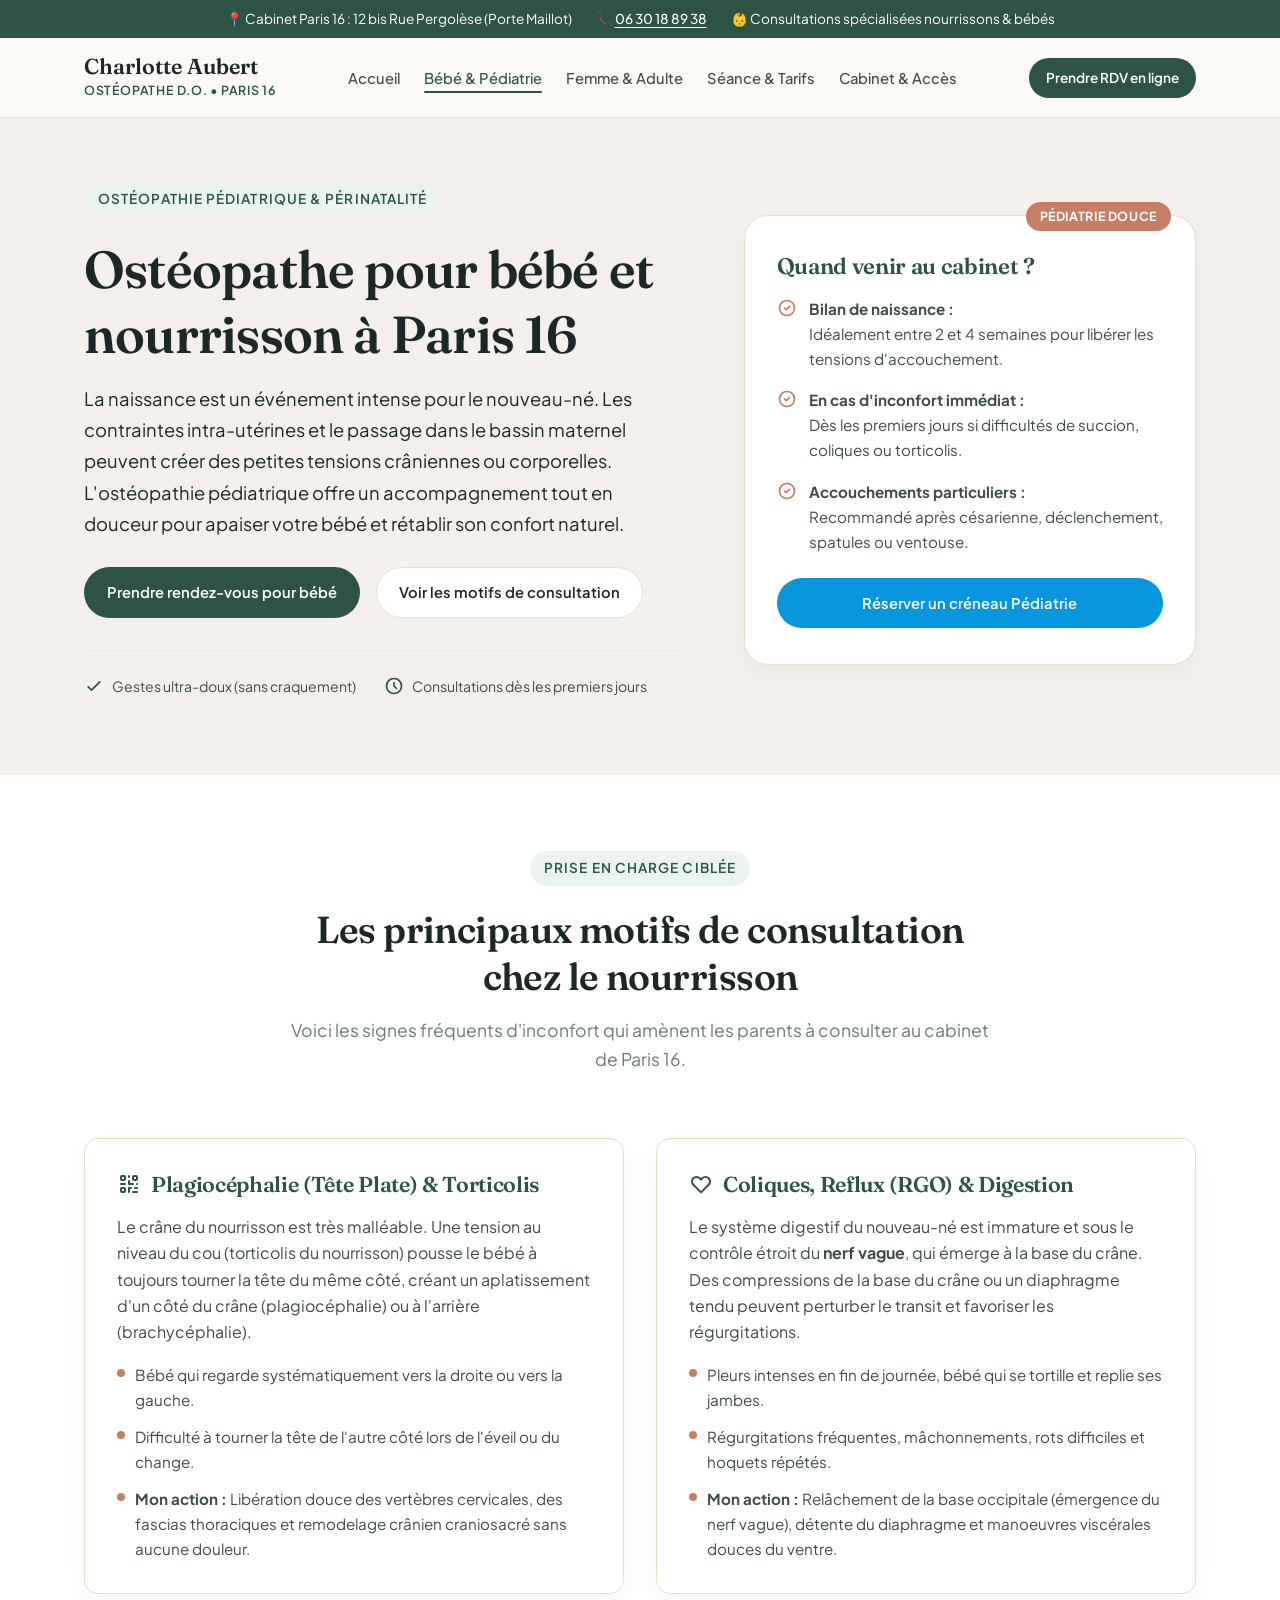
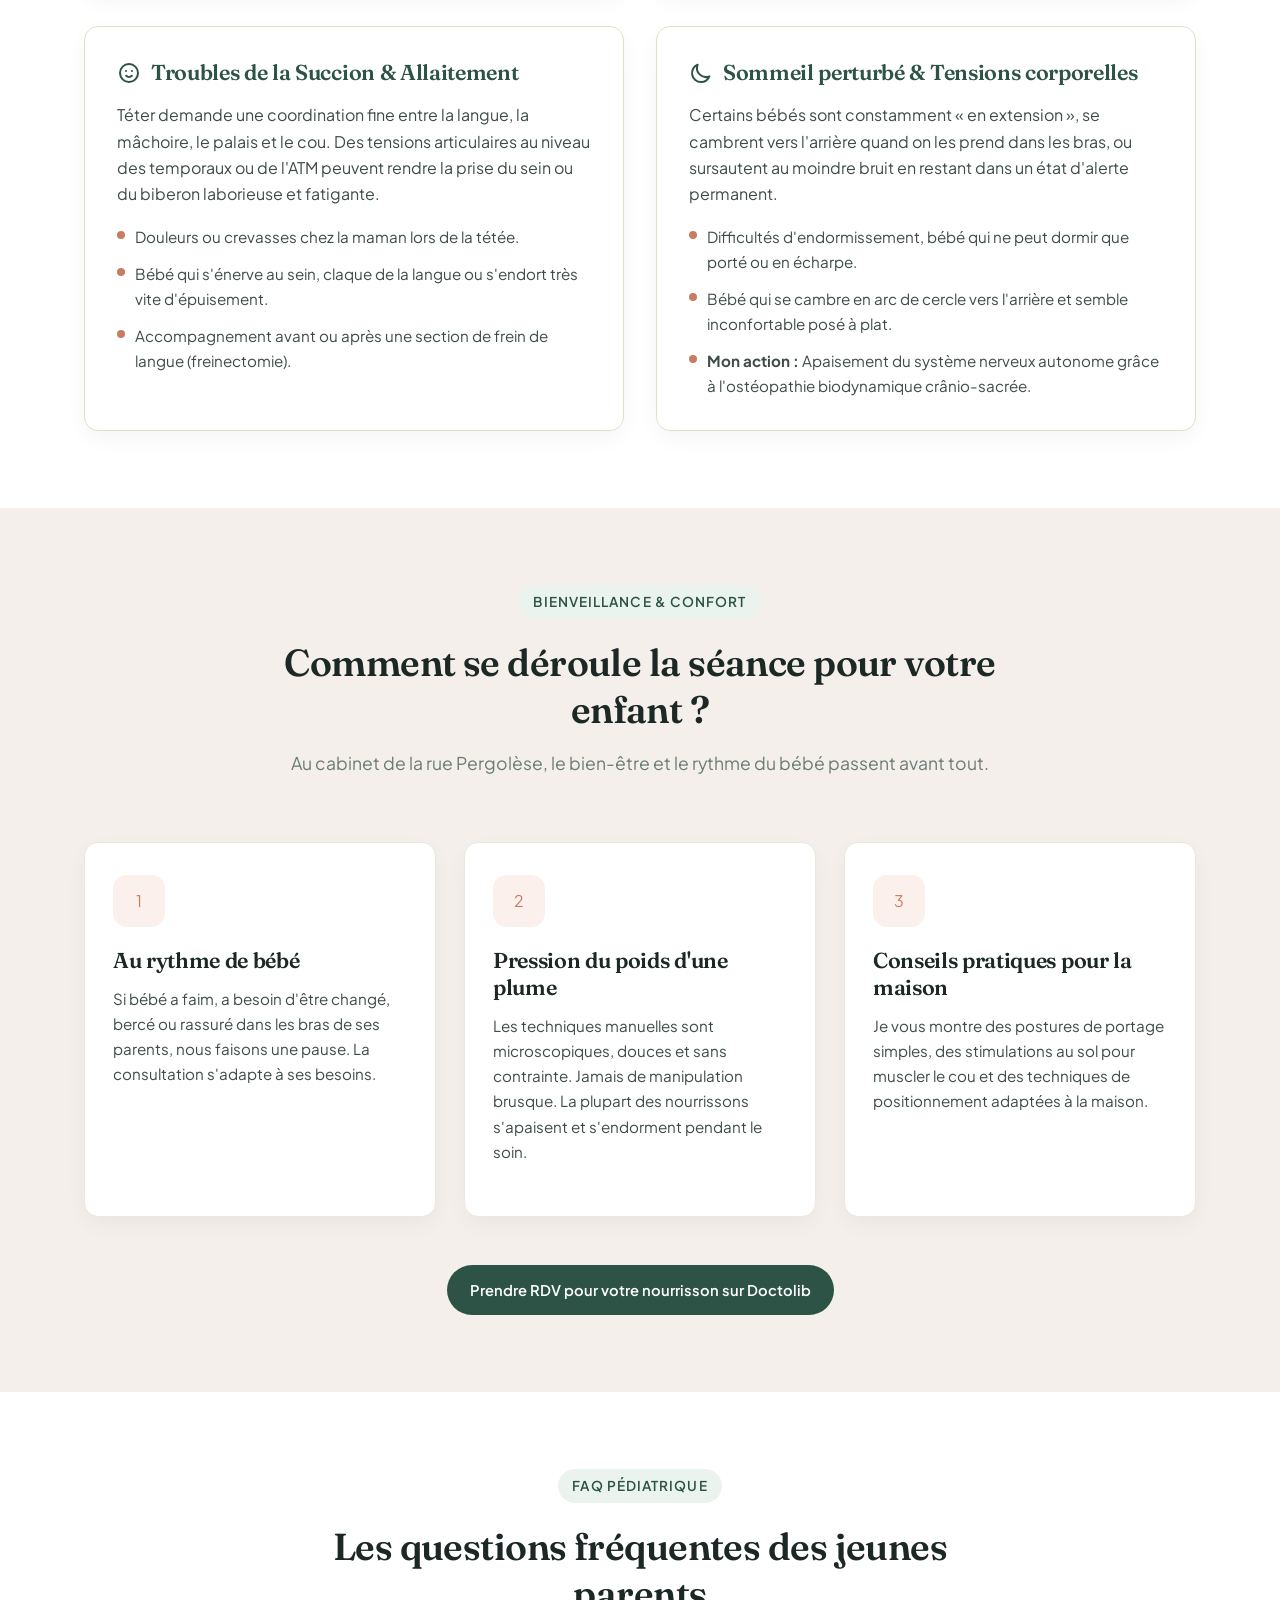
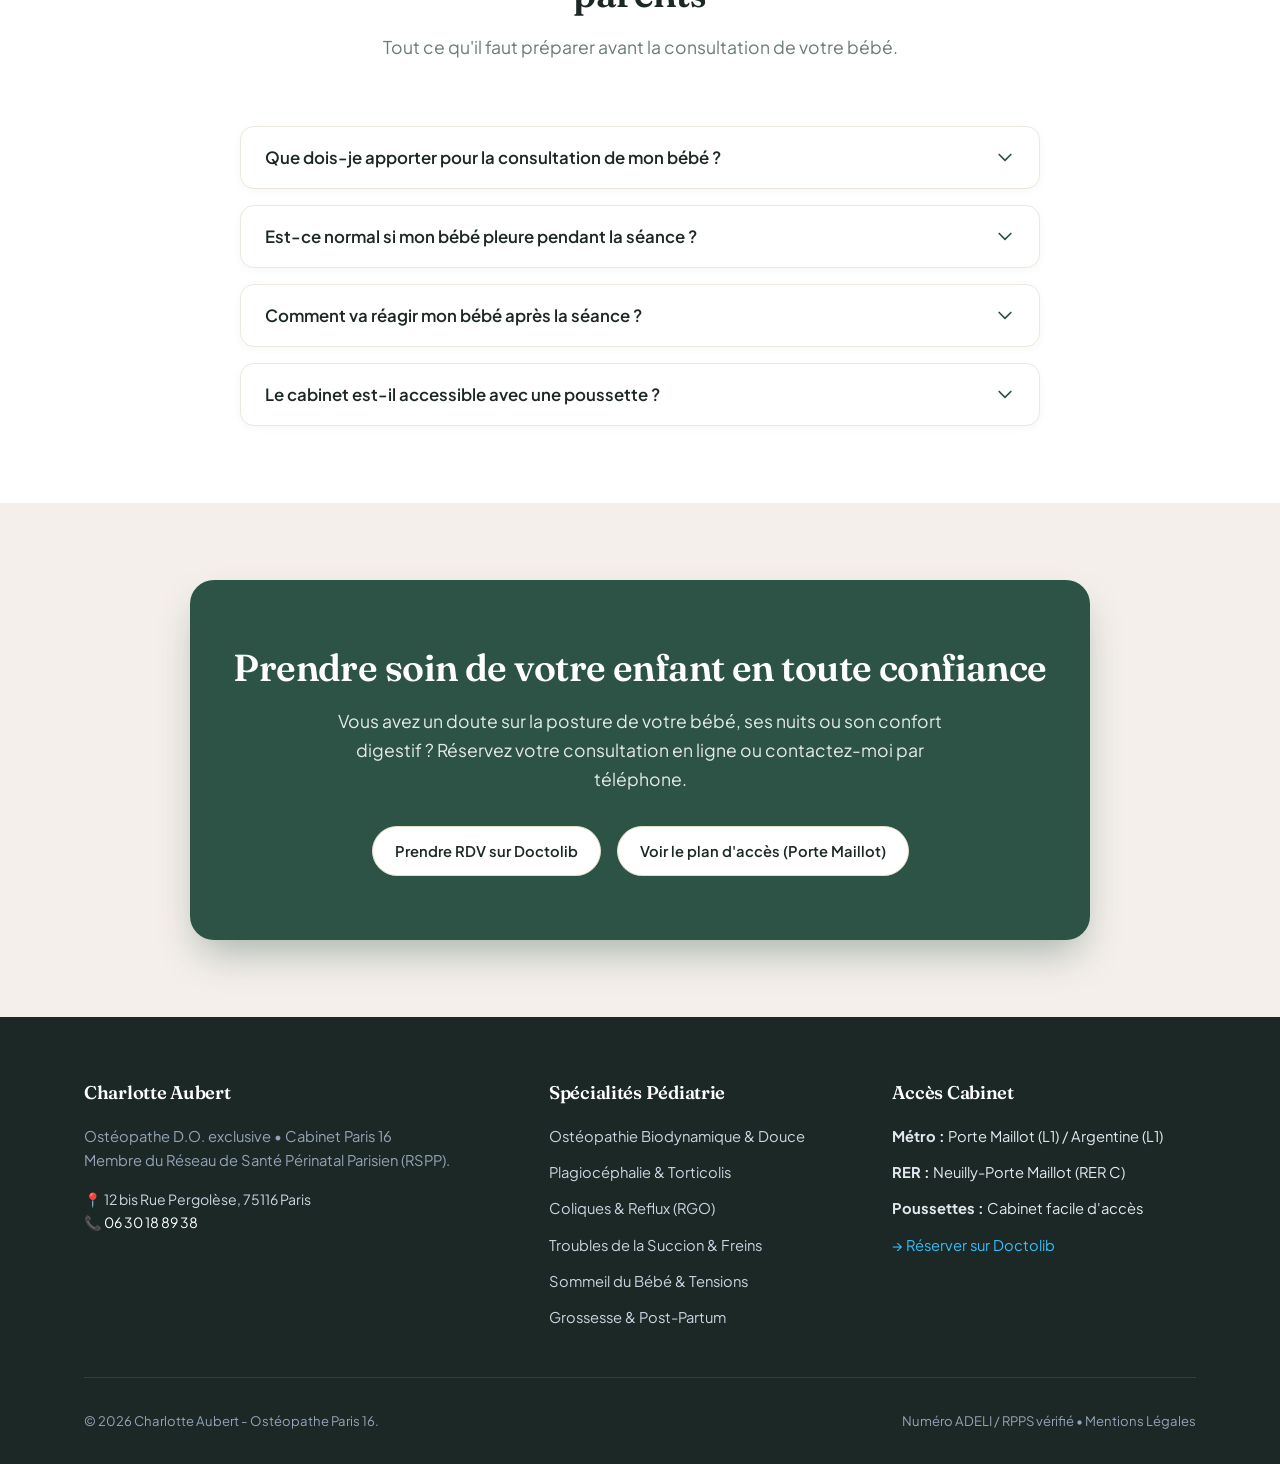
==== commit 68bba002: "feat: ajout de l'expertise osteopathie biodynamique et douce sur la page accueil et le site" ====
--- a/bebe-pediatrie.html
+++ b/bebe-pediatrie.html
@@ -406,6 +406,7 @@
         <div class="footer-col">
           <h4>Spécialités Pédiatrie</h4>
           <ul class="footer-list">
+            <li><a href="index.html#biodynamique">Ostéopathie Biodynamique &amp; Douce</a></li>
             <li><a href="#tete-plate">Plagiocéphalie &amp; Torticolis</a></li>
             <li><a href="#digestion">Coliques &amp; Reflux (RGO)</a></li>
             <li><a href="#succion">Troubles de la Succion &amp; Freins</a></li>
--- a/css/style.css
+++ b/css/style.css
@@ -1036,3 +1036,92 @@
   padding: 10px 14px;
   font-size: 0.88rem;
 }
+
+/* --------------------------------------------------------------------------
+   Section Spéciale : Ostéopathie Biodynamique
+   -------------------------------------------------------------------------- */
+.biodynamic-section {
+  background: linear-gradient(180deg, #F5F1EB 0%, #FFFFFF 100%);
+  position: relative;
+  overflow: hidden;
+}
+
+.biodynamic-banner {
+  display: inline-flex;
+  align-items: center;
+  gap: 8px;
+  background-color: rgba(44, 83, 70, 0.08);
+  color: var(--color-brand-primary);
+  font-weight: 600;
+  font-size: 0.85rem;
+  padding: 6px 14px;
+  border-radius: var(--radius-full);
+  margin-bottom: 1rem;
+  border: 1px solid rgba(44, 83, 70, 0.15);
+}
+
+.biodynamic-feature-card {
+  background-color: var(--color-surface);
+  border: 1px solid var(--color-border-subtle);
+  border-radius: var(--radius-md);
+  padding: 2rem 1.75rem;
+  box-shadow: var(--shadow-sm);
+  transition: var(--transition-smooth);
+  display: flex;
+  flex-direction: column;
+  gap: 0.85rem;
+}
+
+.biodynamic-feature-card:hover {
+  transform: translateY(-4px);
+  box-shadow: var(--shadow-md);
+  border-color: var(--color-brand-primary);
+}
+
+.biodynamic-badge {
+  display: inline-block;
+  font-size: 0.78rem;
+  font-weight: 700;
+  text-transform: uppercase;
+  letter-spacing: 0.05em;
+  color: var(--color-brand-primary);
+  background-color: var(--color-brand-light);
+  padding: 4px 10px;
+  border-radius: var(--radius-sm);
+  align-self: flex-start;
+}
+
+.biodynamic-feature-card h3 {
+  font-size: 1.2rem;
+  color: var(--color-text-main);
+  margin: 0;
+}
+
+.biodynamic-feature-card p {
+  color: var(--color-text-body);
+  font-size: 0.95rem;
+  line-height: 1.65;
+  margin: 0;
+}
+
+.biodynamic-highlight-box {
+  margin-top: 2.5rem;
+  background-color: #FFFFFF;
+  border: 1px solid rgba(44, 83, 70, 0.2);
+  border-left: 4px solid var(--color-brand-primary);
+  border-radius: var(--radius-md);
+  padding: 1.5rem 1.75rem;
+  display: flex;
+  flex-direction: column;
+  gap: 1rem;
+  box-shadow: var(--shadow-sm);
+}
+
+@media (min-width: 768px) {
+  .biodynamic-highlight-box {
+    flex-direction: row;
+    align-items: center;
+    justify-content: space-between;
+  }
+}
+
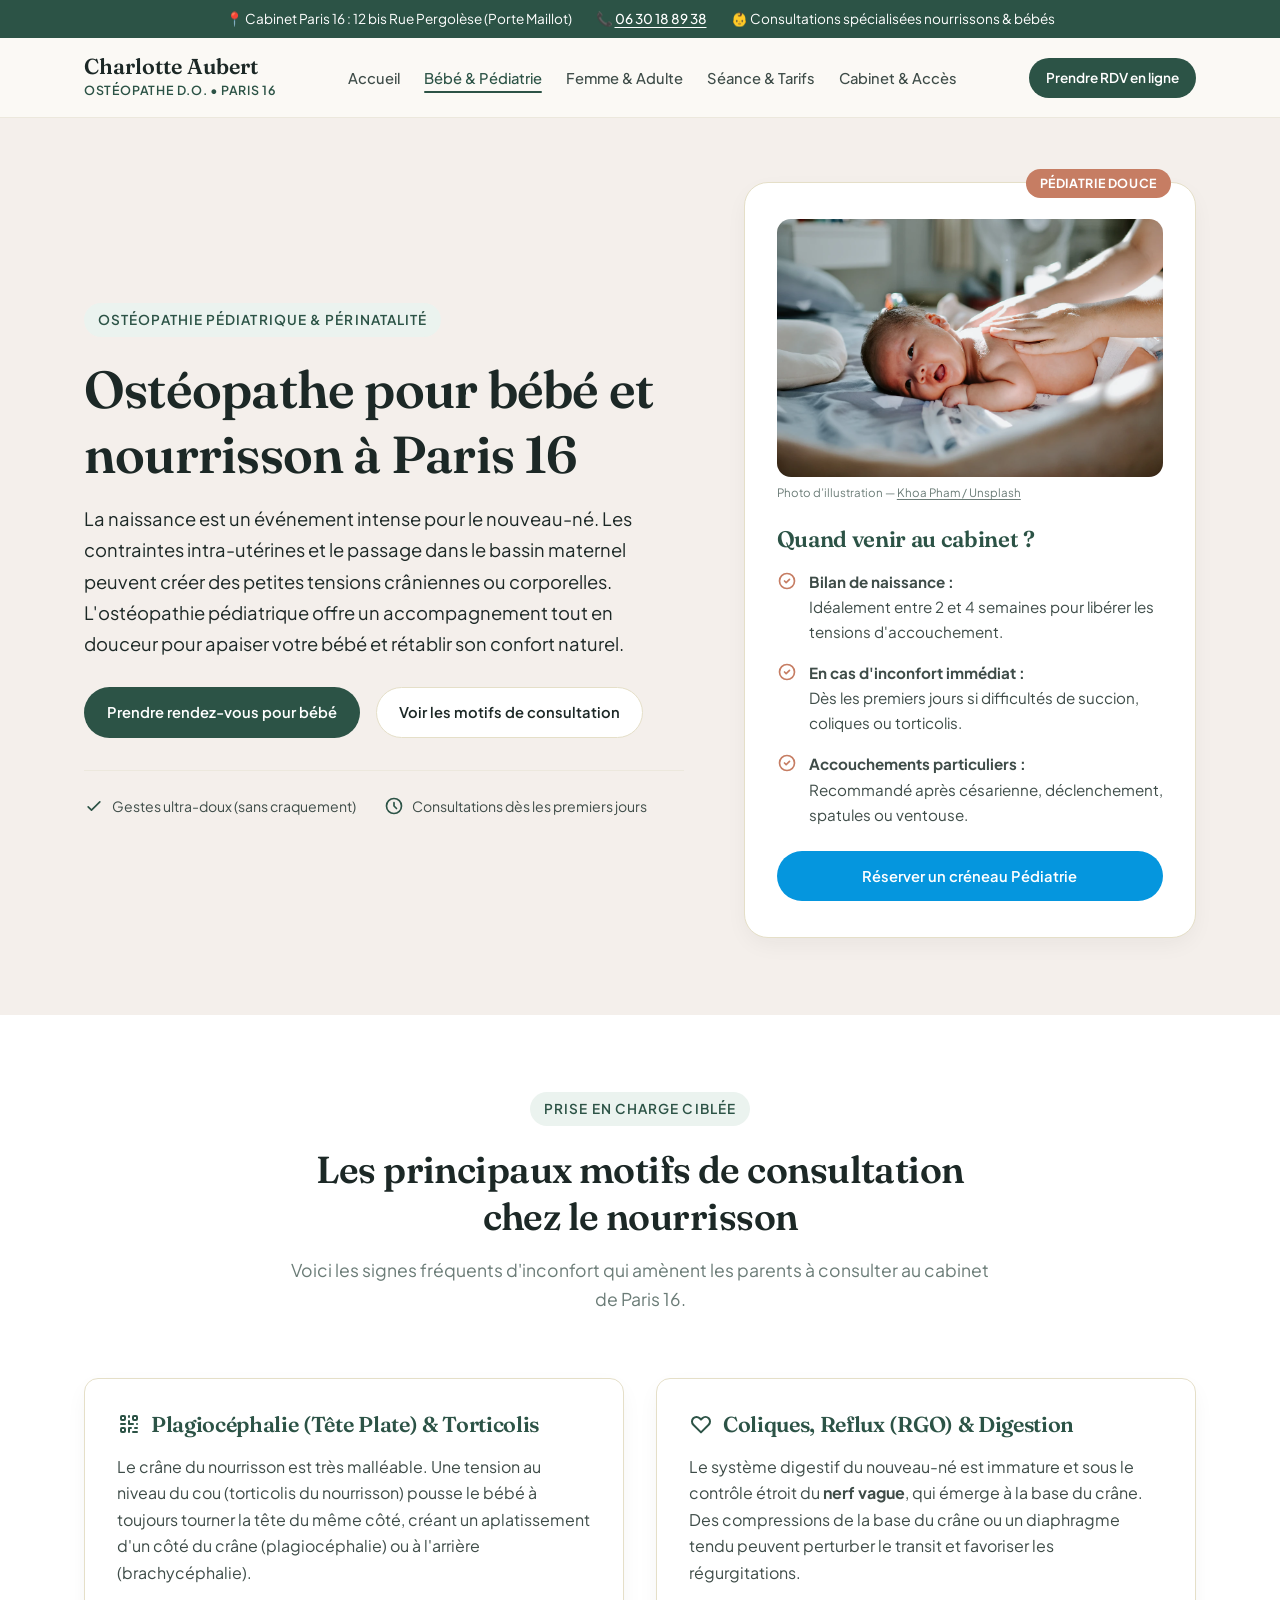
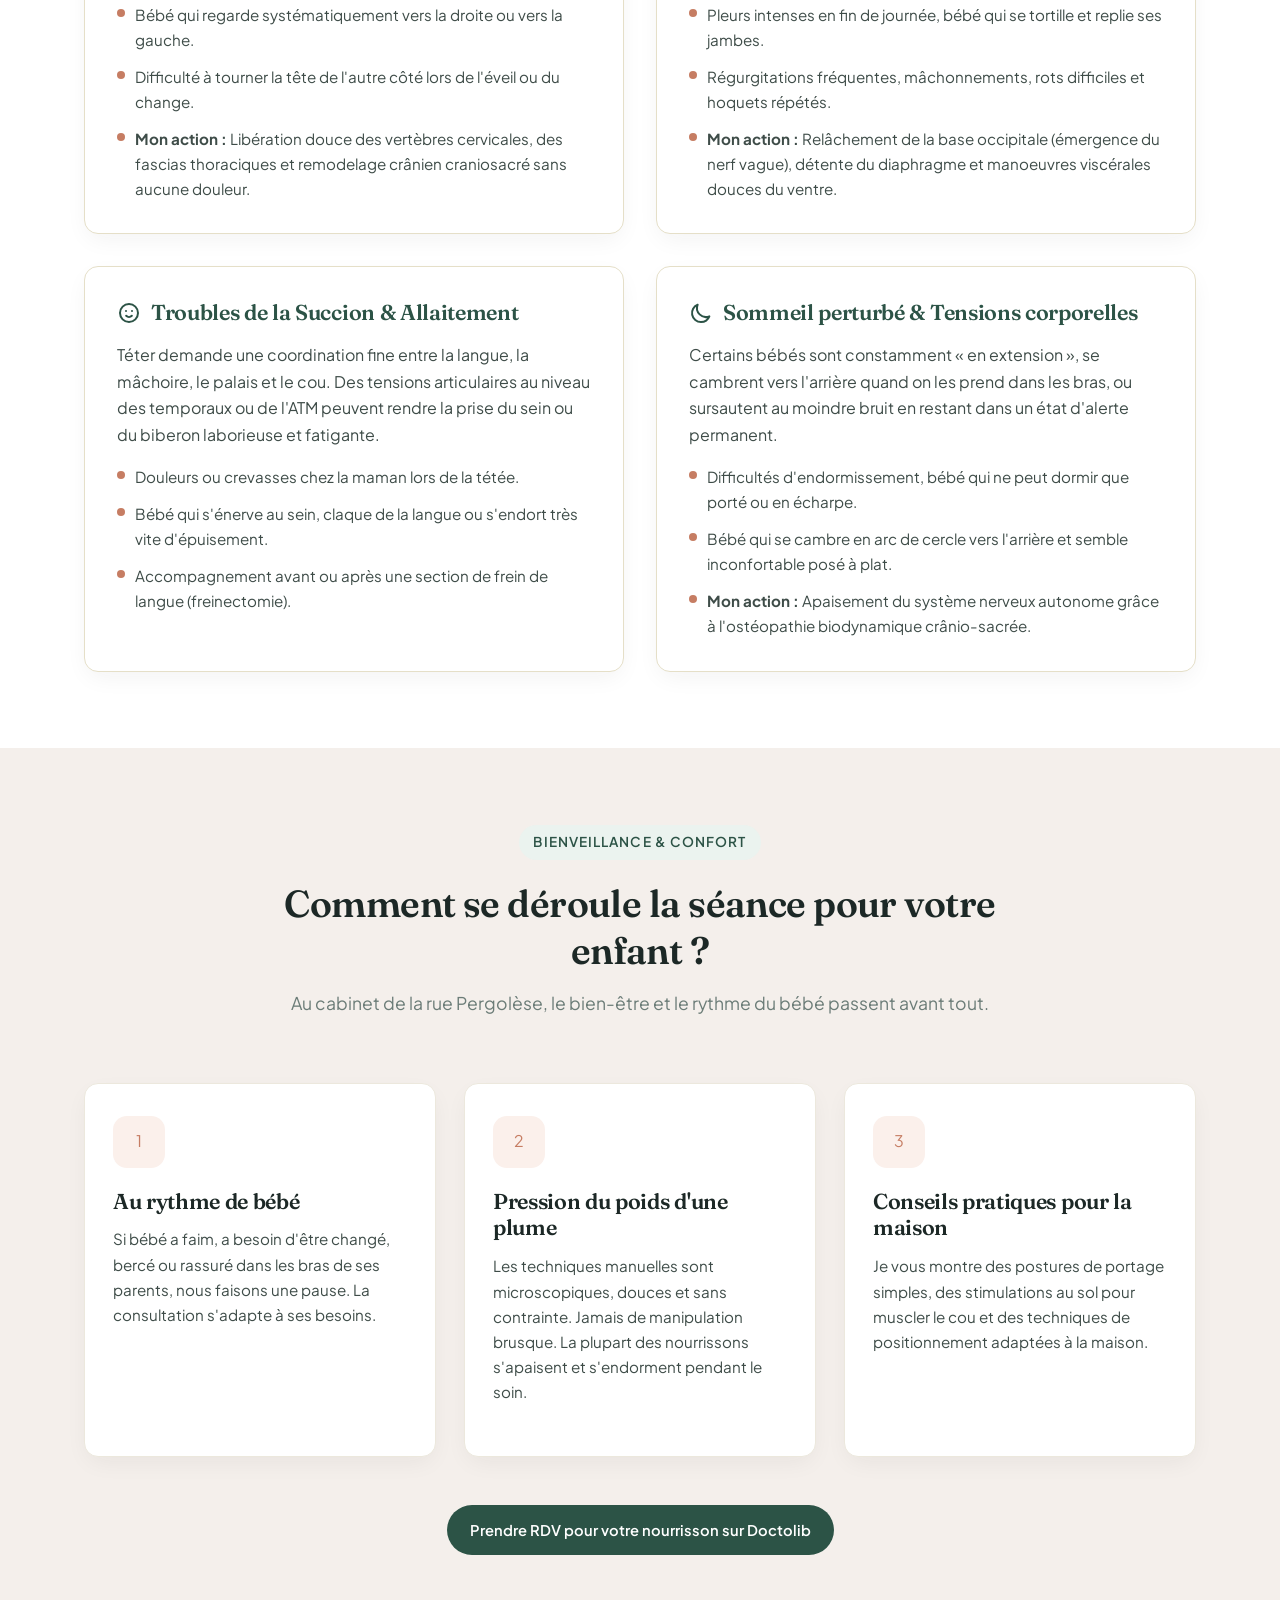
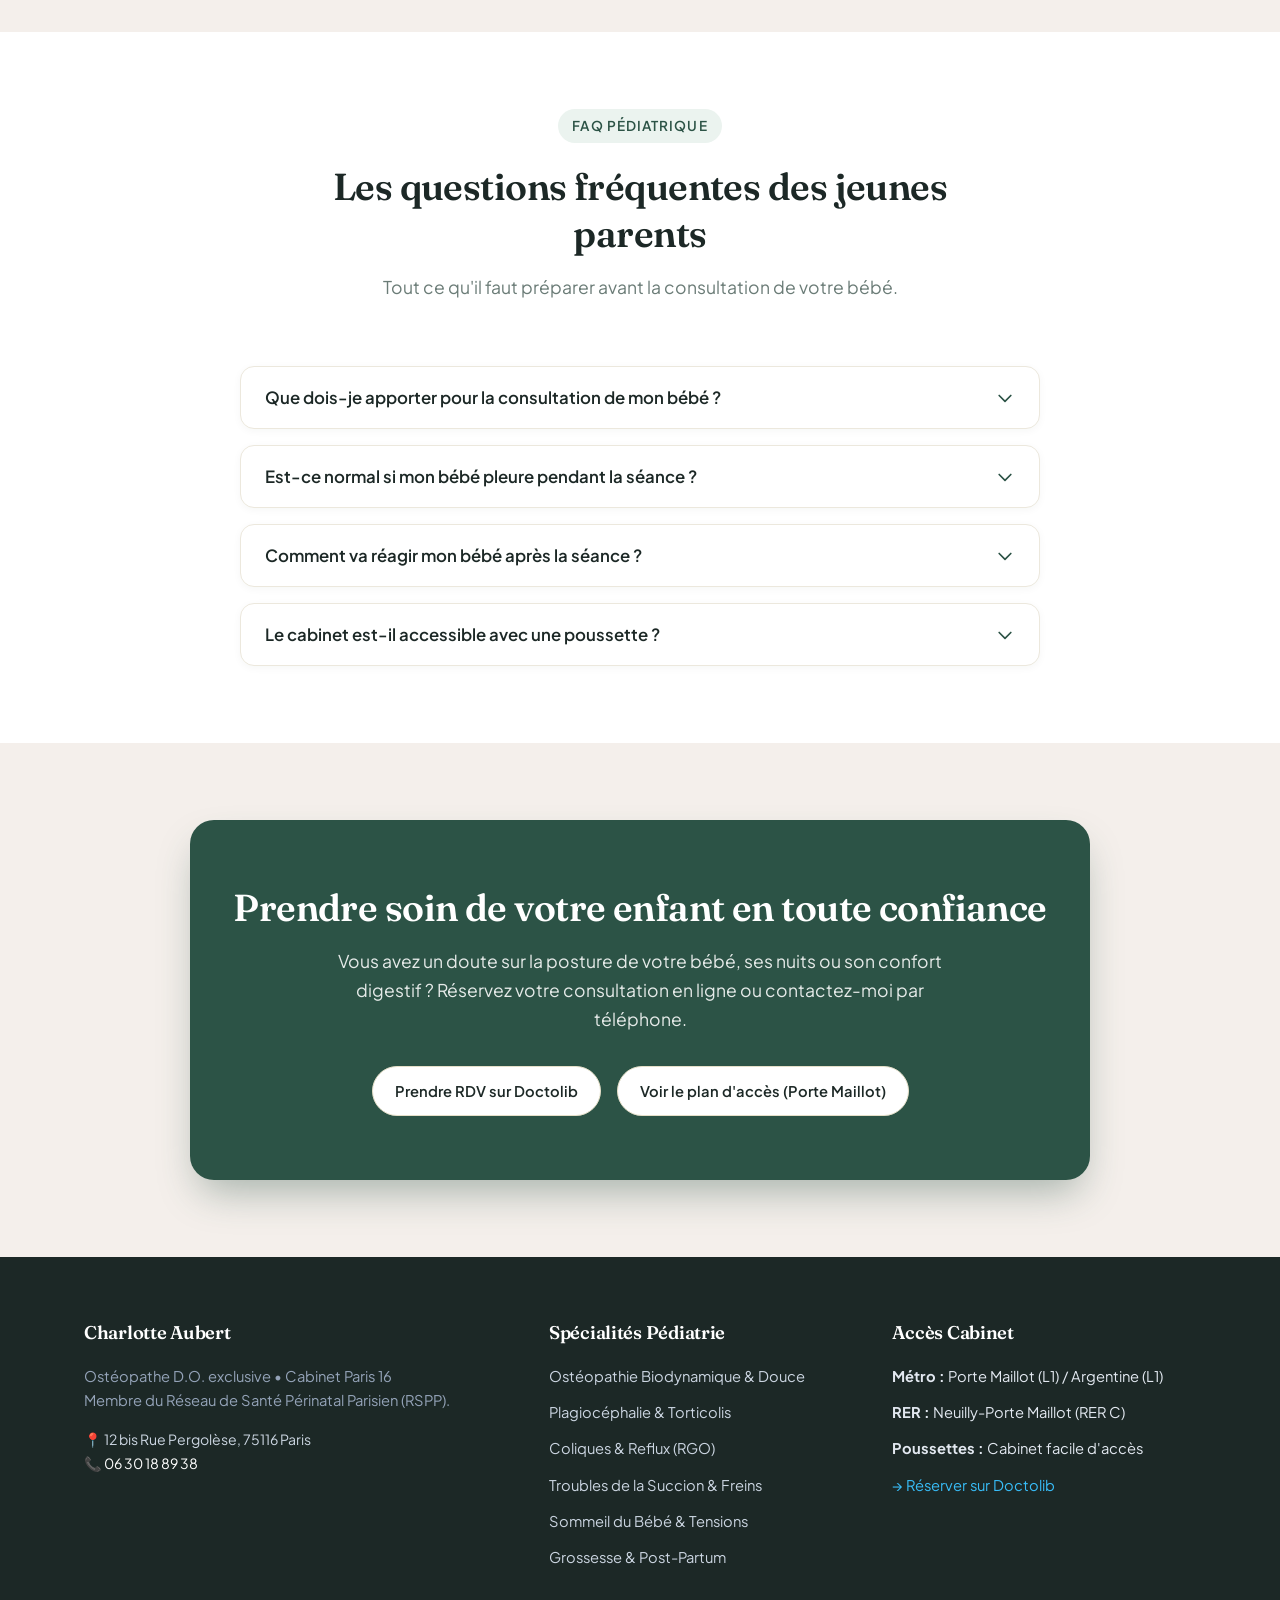
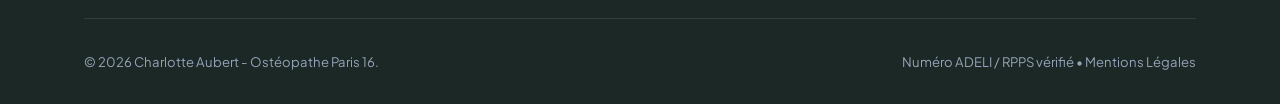
==== commit 7b7fb1df: "Add baby massage photo to pediatric page Co-authored-by: Copilot <223556219+Copilot@users.noreply.gi" ====
--- a/bebe-pediatrie.html
+++ b/bebe-pediatrie.html
@@ -121,6 +121,12 @@
 
         <div class="hero-visual">
           <div class="hero-card">
+            <figure class="baby-hero-photo">
+              <img src="assets/bebe-massage.webp" alt="Une personne masse doucement le dos d’un bébé allongé" width="1200" height="800" fetchpriority="high">
+              <figcaption>
+                Photo d’illustration — <a href="https://unsplash.com/photos/baby-laying-on-bed-while-woman-massaging-his-back-9nC7j1gAS84" target="_blank" rel="noopener">Khoa Pham / Unsplash</a>
+              </figcaption>
+            </figure>
             <span class="hero-card-badge">Pédiatrie Douce</span>
             <h2 class="hero-card-title">Quand venir au cabinet ?</h2>
             <ul class="hero-info-list">
--- a/css/style.css
+++ b/css/style.css
@@ -547,6 +547,30 @@
   position: relative;
 }
 
+.baby-hero-photo {
+  margin: 0 0 1.5rem;
+}
+
+.baby-hero-photo img {
+  width: 100%;
+  aspect-ratio: 3 / 2;
+  object-fit: cover;
+  object-position: center 55%;
+  border-radius: var(--radius-md);
+}
+
+.baby-hero-photo figcaption {
+  margin-top: 0.5rem;
+  color: var(--color-text-muted);
+  font-size: 0.72rem;
+  line-height: 1.4;
+}
+
+.baby-hero-photo figcaption a {
+  text-decoration: underline;
+  text-underline-offset: 2px;
+}
+
 .hero-card-badge {
   position: absolute;
   top: -14px;
@@ -1124,4 +1148,3 @@
     justify-content: space-between;
   }
 }
-
